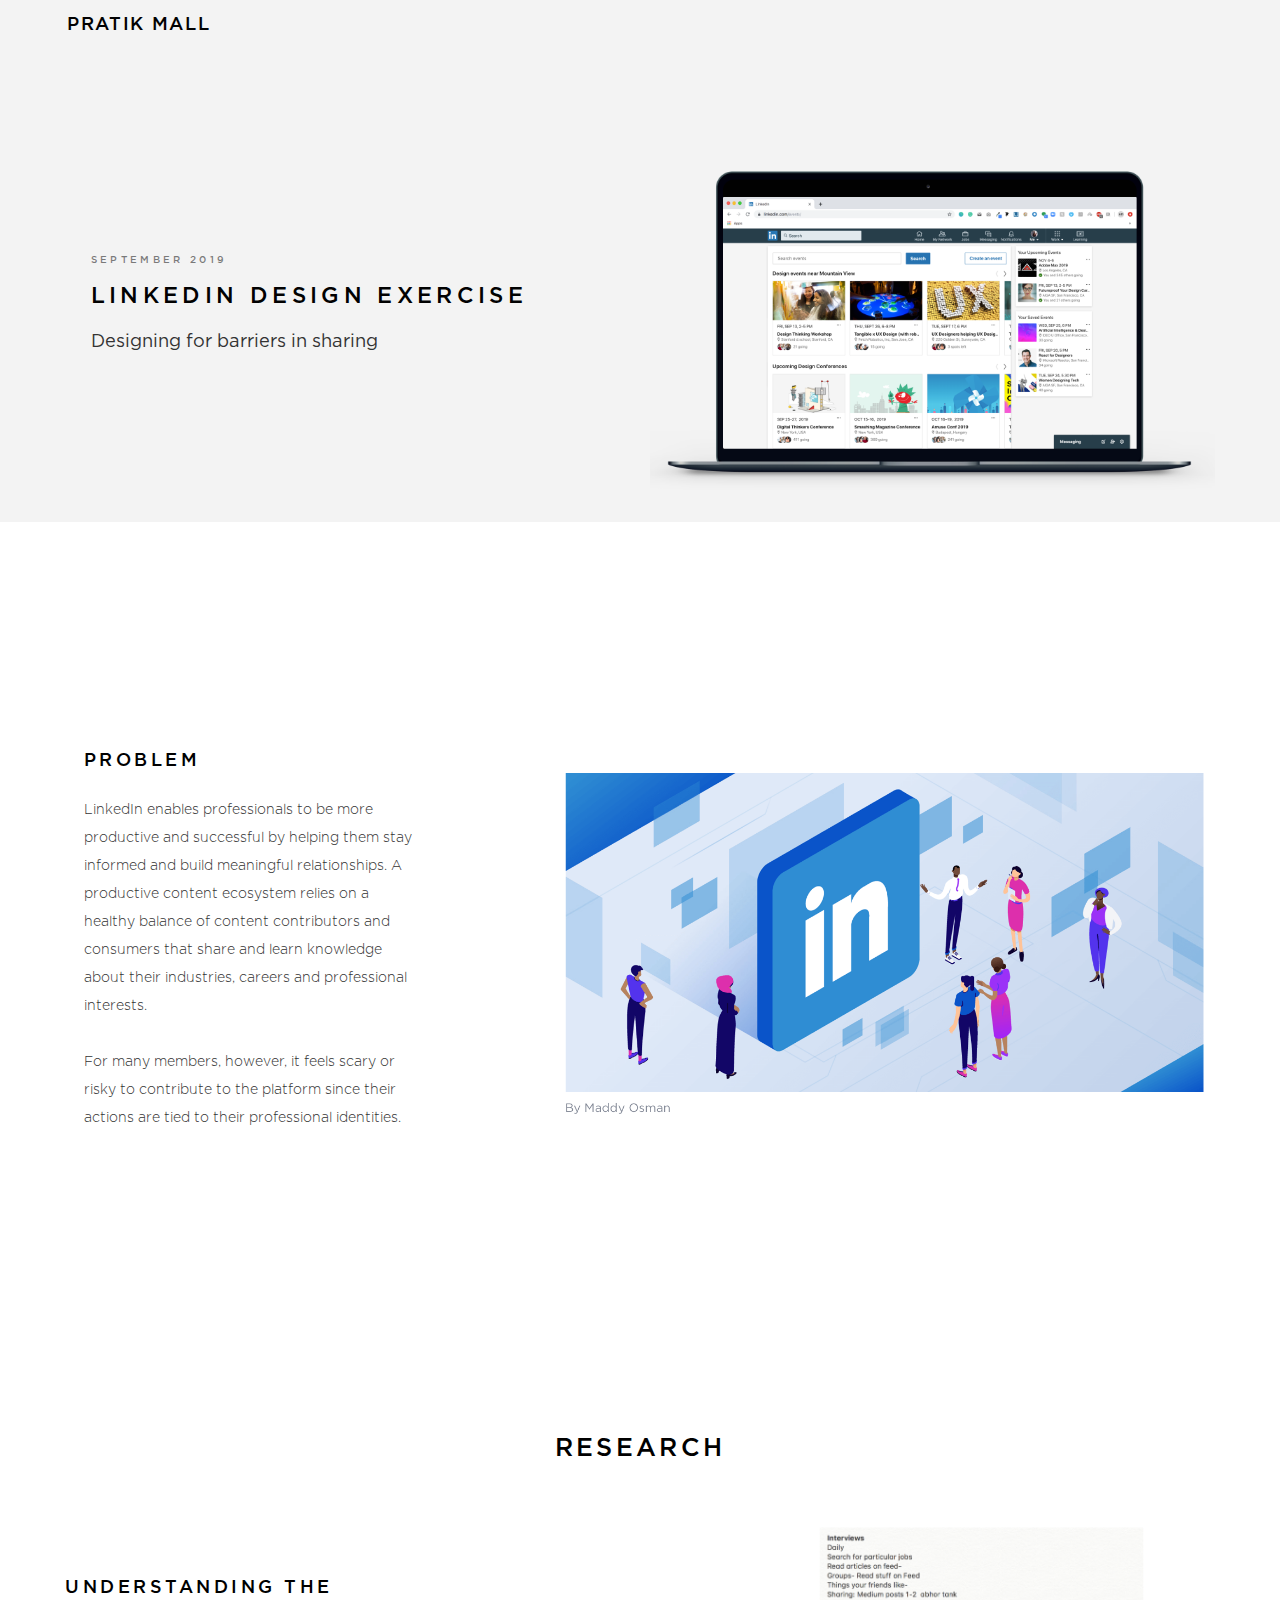
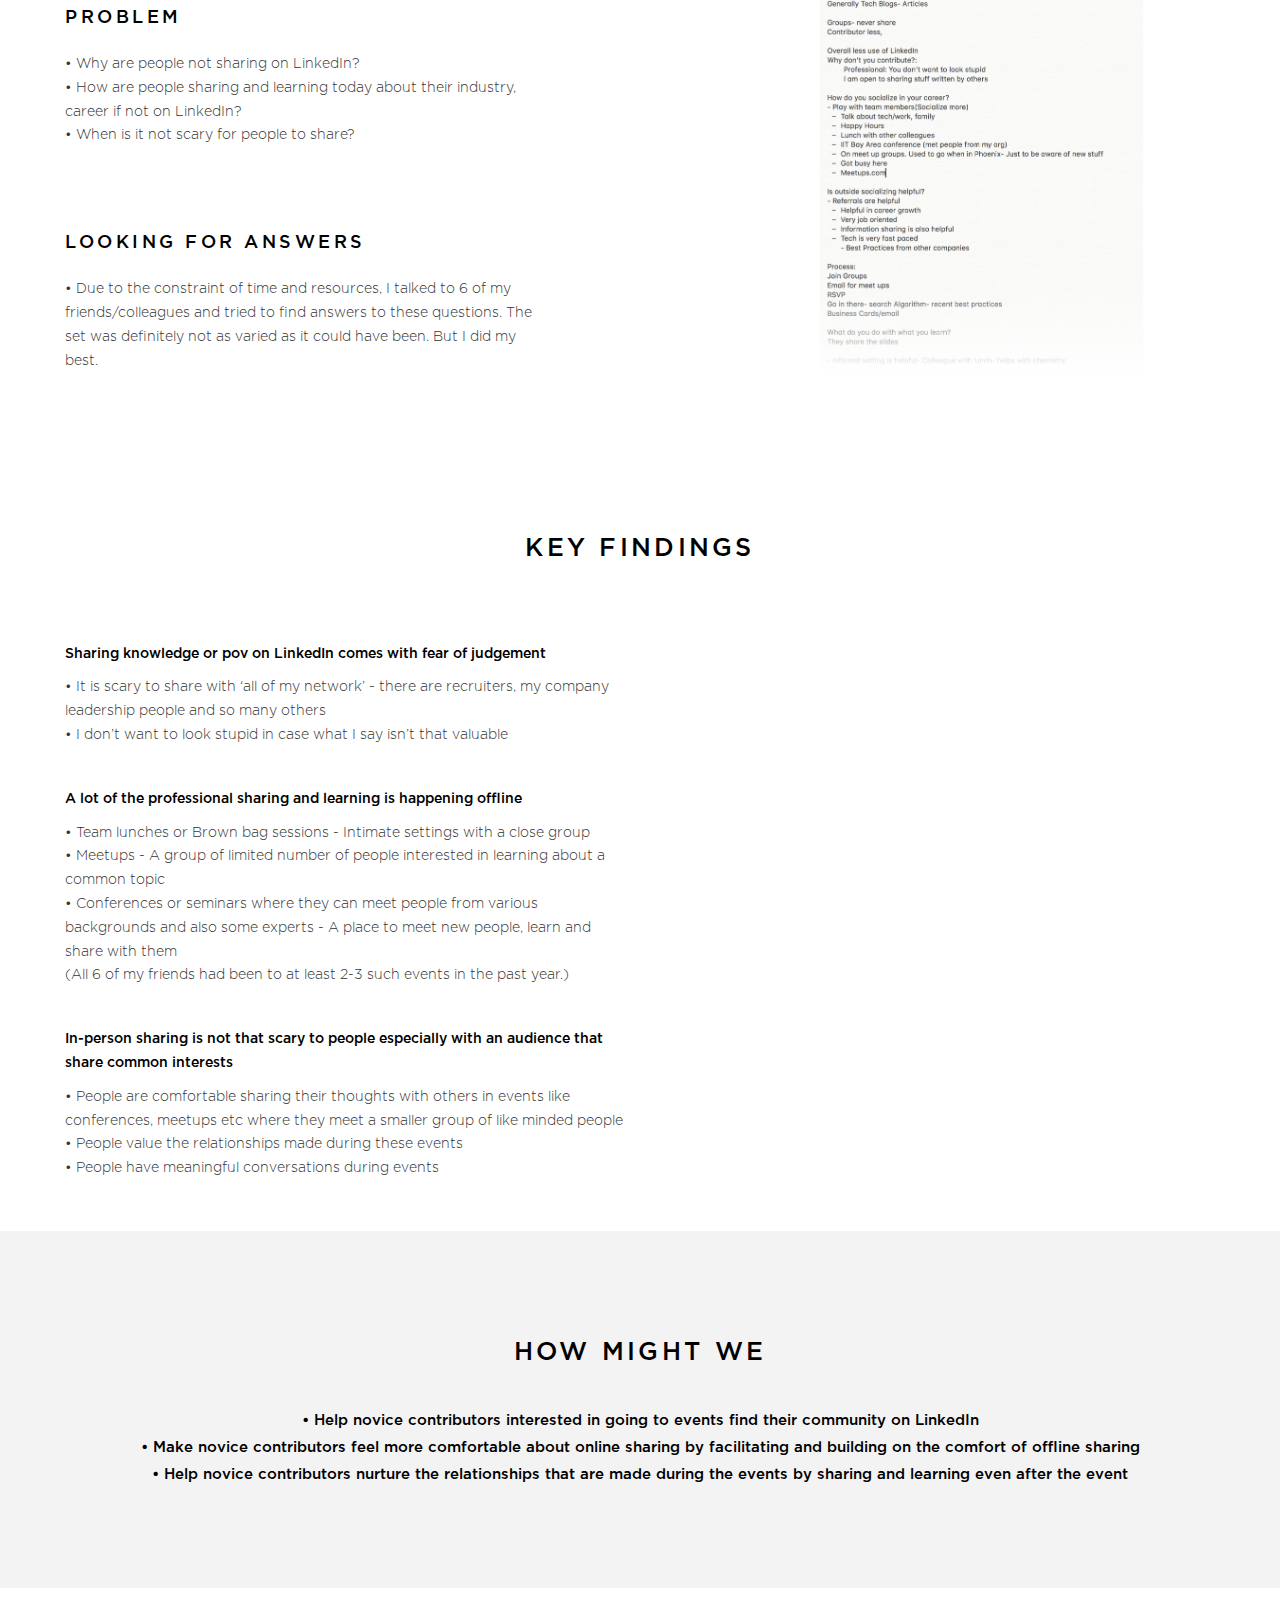
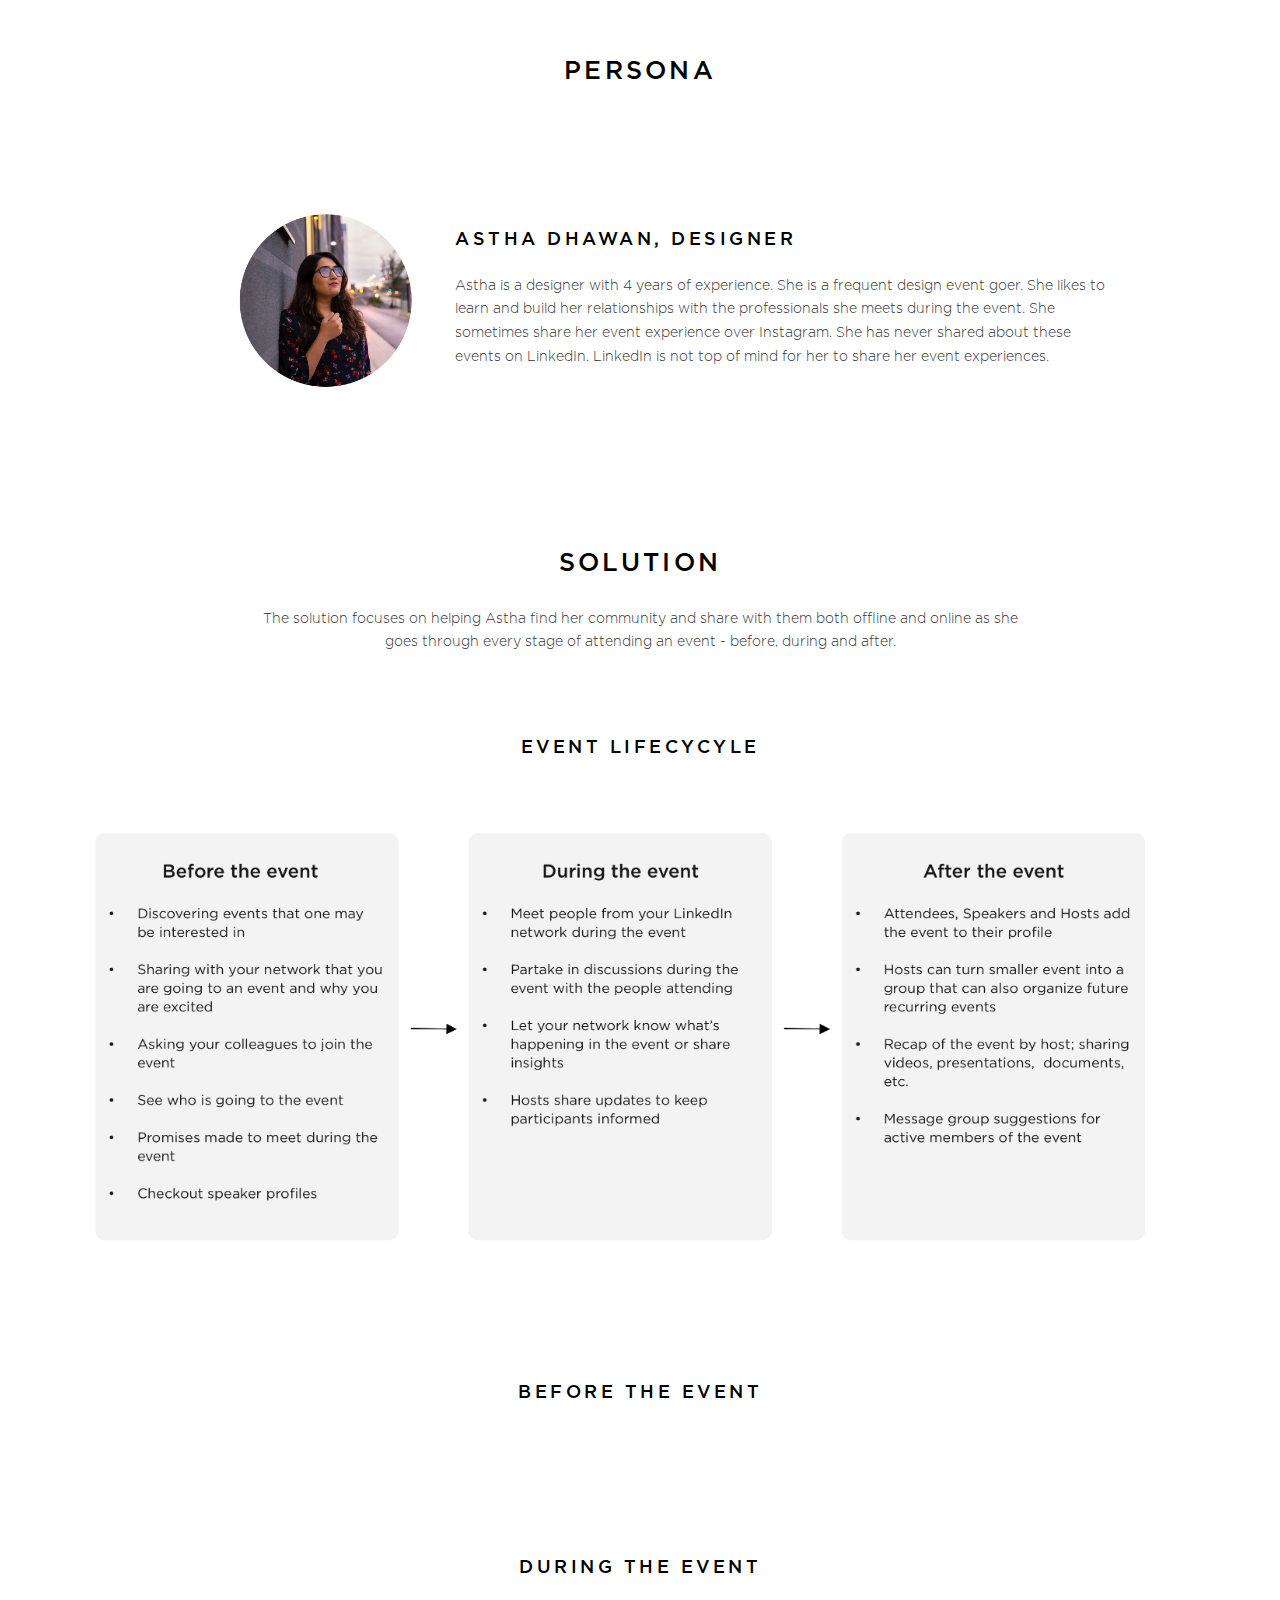
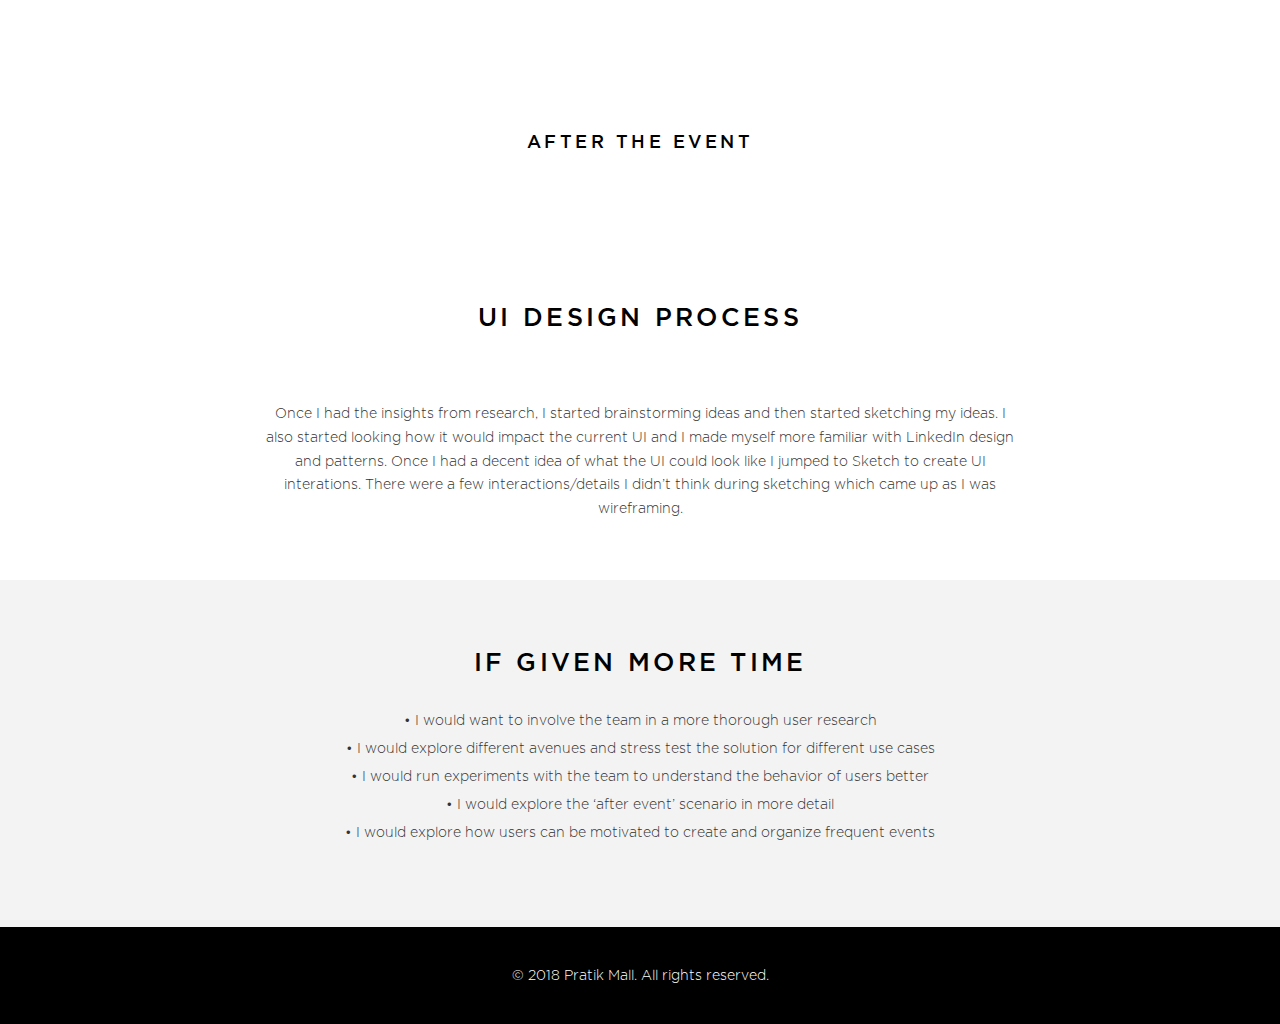
==== lde.html @ baabecef "LDE" ====
<!DOCTYPE html>
<html lang="en">
<html lang="en">

<head>
	<meta charset="utf-8">
	<title>Pratik Mall &mdash; Product Designer</title>
	<meta content="A showcase of Pratik Mall's work as a Product Designer" name="description">
	<meta content="Pratik Mall" name="author">
	<meta content="width=device-width, initial-scale=1, maximum-scale=1" name="viewport">
	<meta property='og:title' content="Pratik Mall- Product Designer" />
	<meta property='og:image' content="dp.jpg" />
	<meta property='og:description' content="LinkedIn's Design Exercise" />
	<meta property='og:url' content="www.pratikmall.com/" />
	<link href="http://cdnjs.cloudflare.com/ajax/libs/font-awesome/4.4.0/css/font-awesome.min.css" rel="stylesheet">
	<link href="css/animate.css" rel="stylesheet">
	<link href="css/bootstrap.css" rel="stylesheet">
	<link href="css/style.css" rel="stylesheet">
	<link href="imgs/logo.png" rel="shortcut icon">
	<script src="http://ajax.googleapis.com/ajax/libs/jquery/1.10.2/jquery.min.js">
	</script>
	<script src="http://code.jquery.com/ui/1.10.3/jquery-ui.js" type="text/javascript">
	</script>
	<script src="js/jquery.js">
	</script>
	<script src="js/script.js">
	</script>
	<script src="js/bootstrap.js">
	</script>
	<script src="http://cdnjs.cloudflare.com/ajax/libs/jquery-easing/1.3/jquery.easing.min.js">
	</script>

</head>


<body>
	<div id="preloader">
		<div id="status">&nbsp;</div>
	</div>
	<header class="bleh">
		<nav class="navbar navbar-default navbar-fixed-top">
			<div class="container-fluid">
				<div class="navbar-header">
					<button class="navbar-toggle collapsed" data-target="#menu-center" data-toggle="collapse" type="button"><span class="sr-only">Toggle navigation</span> <span class="icon-bar"></span> <span class="icon-bar"></span> <span class="icon-bar"></span></button>					<a class="navbar-brand" href="index.html">Pratik Mall</a>
				</div>
				<div class="collapse navbar-collapse" id="menu-center">
					<ul class="nav navbar-nav navbar-right">
						<li>
						</li>
					</ul>
				</div>
			</div>
		</nav>
	</header>
	<section id="projectbg">
		<div class="gray">
			<div class="container">
				<div class="row">
					<div class="mep">
						<div class="col-md-5 col-sm-12 col-xs-12">
							<div class="project-head lde1">
								<h5>September 2019</h5>
								<h2>LinkedIn Design Exercise</h2>
								<h4>Designing for barriers in sharing</h4>
							</div>
						</div>
						<div class="col-md-offset-1 col-md-6 col-sm-12 col-xs-12">
							<div class="coverinside"><img alt="" class="img-responsive img" src="imgs/lde/cover.png"></div>
						</div>
					</div>
				</div>
			</div>
		</div>
	</section>
	<br><br><br>
	<section id="projectbg">
		<div class="container">
			<div class="row">
				<div class="about projsec">
					<div class="col-md-4 col-xs-12 col-sm-12">
						<div class="workcontent">
							<h1>Problem</h1>
							<h4>LinkedIn enables professionals to be more productive and successful by helping them stay informed and build meaningful relationships. A productive content ecosystem relies on a healthy balance of content contributors and consumers that share and learn knowledge about their industries, careers and professional interests.

<br><br>For many members, however, it feels scary or risky to contribute to the platform since their actions are tied to their professional identities.
</h4>
						</div>
					</div>
					<div class="col-md-offset-1 col-md-7 col-xs-12 col-sm-12">
						<img alt="" class="img-responsive projimg" src="imgs/lde/problem.png">
					</div>
				</div>
			</div>
		</div>
		<br>
		<br><br>
	</section>


	<section id="projectbg">
		<div class="section-head">
			<h1>RESEARCH</h1>
		</div>
		<div class="container">
			<div class="row">
				<div class="col-md-5 col-xs-12 col-sm-6 inprob">
					<h4>Understanding the problem</h4>

					<p>• Why are people not sharing on LinkedIn?<br> • How are people sharing and learning today about their industry, career if not on LinkedIn? <br> • When is it not scary for people to share? <br>
					</p>
					<h4>Looking for answers</h4>
					<p>• Due to the constraint of time and resources, I talked to 6 of my friends/colleagues and tried to find answers to these questions. The set was definitely not as varied as it could have been. But I did my best.
						<p><br><br><br>
				</div>
				<div class="col-md-offset-2 col-md-5 col-xs-12 col-sm-6">
					<img alt="" class="img-responsive projimg" src="imgs/lde/research.png">
				</div>

			</div>
		</div>

	</section>

	<section id="projectbg">
		<div class="section-head">
			<h1>KEY FINDINGS</h1><br><br>
		</div>
		<div class="container">
			<div class="row">
				<div class="col-md-6 col-xs-12 col-sm-6 inprob ">
					<h5>Sharing knowledge or pov on LinkedIn comes with fear of judgement</h5>
					<p>• It is scary to share with ‘all of my network’ - there are recruiters, my company leadership people and so many others<br> • I don’t want to look stupid in case what I say isn’t that valuable <br>
					</p>
						<br><h5>A lot of the professional sharing and learning is happening offline</h5> 	<p>• Team lunches or Brown bag sessions - Intimate settings with a close group <br> • Meetups - A group of limited number of people interested in learning about a common topic <br> • Conferences or seminars where they can meet people from various backgrounds and also some experts - A place to meet new people, learn and share with them <br> (All 6 of my friends had been to at least 2-3 such events in the past year.)<br>
						</p><br>
							<h5>In-person sharing is not that scary to people especially with an audience that share common interests<br></h5>
							<p>• People are comfortable sharing their thoughts with others in events like conferences, meetups etc where they meet a smaller group of like minded people <br> • People value the relationships made during these events <br> • People have meaningful conversations during events <br>
							</p><br><br>
				</div>
				<div class="col-md-offset-1 col-md-5 col-xs-12 col-sm-6">
					<img alt="" class="img-responsive projimg" src="imgs/lde/brainstorm.png">
				</div>

			</div>
		</div>

	</section>

	<section id="projectbg" class="quotes red">
		<div class="section-head">
			<h1>HOW MIGHT WE</h1>
		</div>
		<div class="container">
			<div class="row">
				<div class="col-md-12 col-xs-12 col-sm-12 text-center inprob2">
					<h5>• Help novice contributors interested in going to events find their community on LinkedIn
						<br> • Make novice contributors feel more comfortable about online sharing by facilitating and building on the comfort of offline sharing
						<br> • Help novice contributors nurture the relationships that are made during the events by sharing and learning even after the event </h5>
				</div>

			</div>
		</div>

	</section>

	<section id="projectbg">
		<div class="section-head">
			<h1>PERSONA</h1>
		</div>
		<div class="container">
			<div class="row">
				<div class="col-md-offset-1 col-md-3 col-xs-12 col-sm-6">
					<img alt="" class="img-responsive projimg" src="imgs/lde/persona.png">
				</div>
				<div class="col-md-7 col-xs-12 col-sm-6 inprob">
					<h4>Astha Dhawan, Designer</h4>

					<p>Astha is a designer with 4 years of experience. She is a frequent design event goer. She likes to learn and build her relationships with the professionals she meets during the event. She sometimes share her event experience over Instagram. She has never shared about these events on LinkedIn. LinkedIn is not top of mind for her to share her event experiences.</p><br><br><br>
				</div>

			</div>
		</div><br><br>

	</section>

	<section id="projectbg">
		<div class="section-head">
			<h1>SOLUTION</h1>
		</div>
		<div class="container">
			<div class="row">
				<div class="col-md-offset-2 col-md-8 col-xs-12 col-sm-12 text-center">
					<p>The solution focuses on helping Astha find her community and share with them both offline and online as she goes through every stage of attending an event - before, during and after. </p>
				</div>
				<div class="col-md-12 col-xs-12 col-sm-12 inprob1">
					<h4>Event Lifecycyle</h4>
					<img alt="" class="img-responsive projimg" src="imgs/lde/life.png">
				</div>
				<div class="col-md-12 col-xs-12 col-sm-12 inprob1">
					<h4>Before the event</h4>
					<img alt="" class="img-responsive projimg" src="imgs/lde/before.png">
				</div>
				<div class="col-md-12 col-xs-12 col-sm-12 inprob1">
					<h4>During the event</h4>
					<img alt="" class="img-responsive projimg" src="imgs/lde/during.png">
				</div>
				<div class="col-md-12 col-xs-12 col-sm-12 inprob1">
					<h4>After the event</h4>
					<img alt="" class="img-responsive projimg" src="imgs/lde/after.png">
				</div>


			</div>
		</div>


	</section>




	<section id="projectbg">
		<div class="section-head">
			<h1>UI DESIGN PROCESS</h1><br><br>
		</div>
		<div class="container">
			<div class="row">
				<div class="col-md-offset-2 col-md-8 col-xs-12 col-sm-12 text-center">
					<p>Once I had the insights from research, I started brainstorming ideas and then started sketching my ideas. I also started looking how it would impact the current UI and I made myself more familiar with LinkedIn design and patterns.
Once I had a decent idea of what the UI could look like I jumped to Sketch to create UI interations. There were a few interactions/details I didn’t think during sketching which came up as I was wireframing.
</p>
				</div>
<div class="col-md-offset-1 col-md-10 col-xs-12 col-sm-12">
	<img alt="" class="img-responsive projimg" src="imgs/lde/wires.png">
</div>
			</div>
		</div>
	</section>


	<section id="projectbg" class="red">

		<div class="container">
			<div class="row">
				<div class="col-md-offset-2 col-md-8 col-md-offset-3 col-sm-6 col-xs-12">

					<div class="section-head">
						<h1>If given more time</h1>
					</div>
					<div class="workcontent2">
						<h4>	• I would want to involve the team in a more thorough user research <br>
							• I would explore different avenues and stress test the solution for different use cases<br>
							• I would run experiments with the team to understand the behavior of users better<br>
							• I would explore the ‘after event’ scenario in more detail<br>
							• I would explore how users can be motivated to create and organize frequent events
						</h4>
					</div>
				</div>
			</div>
			<br><br>
	</section>

	<footer>
		<div class="copyright text-center">
			© 2018 Pratik Mall. All rights reserved.
		</div>

	</footer>

	<script type="text/javascript">
		$(window).on('load', function() { // makes sure the whole site is loaded
			$('#status').fadeOut(); // will first fade out the loading animation
			$('#preloader').delay(350).fadeOut('slow'); // will fade out the white DIV that covers the website.
			$('body').delay(350).css({
				'overflow': 'visible'
			});
		})


		$(document).ready(function() {
			$(this).scrollTop(0);
		});

		(function($) {

			/**
			 * Copyright 2012, Digital Fusion
			 * Licensed under the MIT license.
			 * http://teamdf.com/jquery-plugins/license/
			 *
			 * @author Sam Sehnert
			 * @desc A small plugin that checks whether elements are within
			 *     the user visible viewport of a web browser.
			 *     only accounts for vertical position, not horizontal.
			 */

			$.fn.visible = function(partial) {

				var $t = $(this),
					$w = $(window),
					viewTop = $w.scrollTop(),
					viewBottom = viewTop + $w.height(),
					_top = $t.offset().top,
					_bottom = _top + $t.height(),
					compareTop = partial === true ? _bottom : _top,
					compareBottom = partial === true ? _top : _bottom;

				return ((compareBottom <= viewBottom) && (compareTop >= viewTop));

			};

		})(jQuery);

		var win = $(window);
		var allMods = $(".animateText");

		win.scroll(function(event) {

			allMods.each(function(i, el) {
				var el = $(el);
				if (el.visible(true)) {
					el.addClass("come-in");
				}
			});

		});

		(function() {
			// Vertical Timeline - by CodyHouse.co
			function VerticalTimeline(element) {
				this.element = element;
				this.blocks = this.element.getElementsByClassName("js-cd-block");
				this.images = this.element.getElementsByClassName("js-cd-img");
				this.contents = this.element.getElementsByClassName("js-cd-content");
				this.offset = 0.8;
				this.hideBlocks();
			};

			VerticalTimeline.prototype.hideBlocks = function() {
				//hide timeline blocks which are outside the viewport
				if (!"classList" in document.documentElement) {
					return;
				}
				var self = this;
				for (var i = 0; i < this.blocks.length; i++) {
					(function(i) {
						if (self.blocks[i].getBoundingClientRect().top > window.innerHeight * self.offset) {
							self.images[i].classList.add("cd-is-hidden");
							self.contents[i].classList.add("cd-is-hidden");
						}
					})(i);
				}
			};

			VerticalTimeline.prototype.showBlocks = function() {
				if (!"classList" in document.documentElement) {
					return;
				}
				var self = this;
				for (var i = 0; i < this.blocks.length; i++) {
					(function(i) {
						if (self.contents[i].classList.contains("cd-is-hidden") && self.blocks[i].getBoundingClientRect().top <= window.innerHeight * self.offset) {
							// add bounce-in animation
							self.images[i].classList.add("cd-timeline__img--bounce-in");
							self.contents[i].classList.add("cd-timeline__content--bounce-in");
							self.images[i].classList.remove("cd-is-hidden");
							self.contents[i].classList.remove("cd-is-hidden");
						}
					})(i);
				}
			};

			var verticalTimelines = document.getElementsByClassName("js-cd-timeline"),
				verticalTimelinesArray = [],
				scrolling = false;
			if (verticalTimelines.length > 0) {
				for (var i = 0; i < verticalTimelines.length; i++) {
					(function(i) {
						verticalTimelinesArray.push(new VerticalTimeline(verticalTimelines[i]));
					})(i);
				}

				//show timeline blocks on scrolling
				window.addEventListener("scroll", function(event) {
					if (!scrolling) {
						scrolling = true;
						(!window.requestAnimationFrame) ? setTimeout(checkTimelineScroll, 250): window.requestAnimationFrame(checkTimelineScroll);
					}
				});
			}

			function checkTimelineScroll() {
				verticalTimelinesArray.forEach(function(timeline) {
					timeline.showBlocks();
				});
				scrolling = false;
			};
		})();
	</script>

</body>

</html>

</body>

</html>
---- css/style.css ----
333333
/* transform: matrix(1, 0, 0, 1, 0, 0);
transition-delay:0s, 0s, 0s;
transition-duration:0.7s, 0.7s, 0.7s;
transition-property: opacity, transform, -webkit-transform;
transition-timing-function:cubic-bezier(0.694, 0, 0.335, 1);
} */


@font-face {
  font-family: got;
  src: url(../fonts/Gotham-Black.otf);
  font-weight: 700;
}

@font-face {
  font-family: got;
  src: url(../fonts/Gotham-Bold.otf);
  font-weight: 600;
}

@font-face {
  font-family: got;
  src: url(../fonts/Gotham-Medium.otf);
  font-weight: 500;
}

@font-face {
  font-family: got;
  src: url(../fonts/Gotham-Book.otf);
  font-weight: 400;
}

@font-face {
  font-family: got;
  src: url(../fonts/Gotham-Light.otf);
  font-weight: 300;
}

@font-face {
  font-family: got;
  src: url(../fonts/Gotham-XLight.otf);
  font-weight: 200;
}

@font-face {
  font-family: got;
  src: url(../fonts/Gotham-Thin.otf);
  font-weight: 100;
}

@font-face {
  font-family: got;
  src: url(../fonts/Gotham-LightIta.otf);
  font-weight: 300;
  font-style: italic;
}

@font-face {
  font-family: got;
  src: url(../fonts/Gotham-MediumIta.otf);
  font-weight: 500;
  font-style: italic;
}


@font-face {
  font-family: got;
  src: url(../fonts/Gotham-BookIta.otf);
  font-weight: 400;
  font-style: italic;
}


@font-face {
  font-family: bert;
  src: url(../fonts/BertholdAkzidenzGroteskBEBold.otf);
  font-weight: 500;
}

html {
  font-family: got;
  -webkit-text-size-adjust: 100%;
  -ms-text-size-adjust: 100%;
}


body {
	overflow: hidden;
  overflow-x:hidden !important;
}

.lde1 h2
{
font-size: 1.6em !important;

}

.lde1 h4
{
  text-align: left;
  font-family: got;
  font-weight: 400 !important;
  font-size: 1.3em !important;
  line-height: 1.6em !important;
  color: black;

}

/* Preloader */
#preloader {
	position: fixed;
	top:0;
	left:0;
	right:0;
	bottom:0;
	background-color:#fff; /* change if the mask should have another color then white */
	z-index:9999; /* makes sure it stays on top */
}

#status {
	width:200px;
	height:200px;
	position:absolute;
	left:50%; /* centers the loading animation horizontally one the screen */
	top:50%; /* centers the loading animation vertically one the screen */
  background-image: url(../imgs/status.gif);
	background-repeat:no-repeat;
	background-position:center;
	margin:-100px 0 0 -100px; /* is width and height divided by two */
}



.visible {
  animation: enter .7s;
  transition-timing-function: cubic-bezier(0.694, 0, 0.335, 1);
}

@keyframes enter {
  0% {
    opacity: 0;
    transform: translateY(40px);
  }
  100% {
    opacity: 1;
    transform: translateY(0px);
  }
}

.navbar-brand {
  font-family: got;
  font-weight: 500;
  text-transform: uppercase;
  font-size: 1.3em;
  color: black !important;
  margin-left: 4% !important;
  width: 300px;
  letter-spacing: .091em;
}

.navbar-brand:hover {
  color: #4A4A4A !important;
}


.navbar {
  background: rgba(243, 243, 243, 1) !important;
}

.navbar1 {
  background: white !important;
}


.navbar-nav {
  font-family: got !important;
  font-weight: 500 !important;
  text-transform: uppercase !important;
  margin-right: 3%;
  font-size: .85em;
  letter-spacing: .091em;
}

.navbar-default .navbar-nav>li>a {
  color: black;
}

.navbar-default .navbar-nav>li>a:focus, .navbar-default .navbar-nav>li>a:hover {
  font-family: got !important;
  font-weight: 500 !important;
  text-transform: uppercase !important;
  color: #4A4A4A !important;
  letter-spacing: .091em;
}

.navbar-default .navbar-nav>li>a.active {
  color: black;
  background-color: transparent;
}

.white .navbar {
  background-color: white !important;
  -webkit-box-shadow: 0 0 10px rgba(0, 0, 0, .05);
  box-shadow: 0 0 10px rgba(0, 0, 0, .05);
}

body {
  background-color: white;
  overflow-x: hidden;
}

.cd-timeline__content h2 {
  font-family: got;
  font-weight: 500;
  font-size: 1.2em;
  color: black;
  font-style: normal;
  line-height: 1.5em;
  text-transform: uppercase;
  letter-spacing: .19444444em;
  text-transform: uppercase;
}

h2 {
  font-family: got;
  font-weight: 500;
  font-size: 1.2em;
  color: black;
  font-style: normal;
  line-height: 1.5em;
  letter-spacing: .05em;
}

.animateleft {
  animation: left .9s;
  transition-timing-function: cubic-bezier(0.694, 0, 0.335, 1);
}

@keyframes left {
  0% {
    opacity: 0;
    transform: translateY(30px);
  }
  100% {
    opacity: 1;
    transform: translateY(0px);
  }
}

#portfolio {
  background-color: #ffffff;
  z-index: 200;
}

#about {
  background-color: #ffffff;
}

#portfolio .portfolio-item {
  right: 0;
  margin: 0 0 15px;
}

#portfolio .portfolio-item .portfolio-link {
  display: block;
  position: relative;
  margin: 0 auto;
  max-width: 400px;
}

#portfolio .portfolio-item .portfolio-link .portfolio-hover {
  position: absolute;
  width: 100%;
  height: 100%;
  opacity: 0;
  background: rgba(39, 62, 84, 0.82);
  -webkit-transition: all ease .5s;
  -moz-transition: all ease .5s;
  transition: all ease .5s;
}

#portfolio .portfolio-item .portfolio-link .portfolio-hover:hover {
  opacity: 1;
}

#portfolio .portfolio-item .portfolio-link .portfolio-hover .portfolio-hover-content {
  position: absolute;
  top: 50%;
  width: 100%;
  height: 20px;
  margin-top: -12px;
  text-align: center;
  font-size: 20px;
  color: #fff;
}

#portfolio .portfolio-item .portfolio-link .portfolio-hover .portfolio-hover-content i {
  margin-top: -12px;
}

#portfolio .portfolio-item .portfolio-link .portfolio-hover .portfolio-hover-content h3, #portfolio .portfolio-item .portfolio-link .portfolio-hover .portfolio-hover-content h4 {
  margin: 0;
}

#portfolio .portfolio-item .portfolio-caption {
  margin: 0 auto;
  padding: 25px;
  max-width: 400px;
  text-align: center;
  background-color: #fff;
}

#portfolio .portfolio-item .portfolio-caption  {
  margin: 0;
  text-transform: none;
}

#portfolio .portfolio-item .portfolio-caption p {
  margin: 0;
  font-family: "Droid Serif", "Helvetica Neue", Helvetica, Arial, sans-serif;
  font-size: 16px;
  font-style: italic;
}

@media(min-width:768px) {
  #portfolio .portfolio-item {
    margin: 0 0 30px;
  }
}

.col-xs-12, .col-md-4, .col-sm-6 {
  padding-right: 10px !important;
  padding-left: 10px !important;
}


.spincover{
  max-width: 100px;
}

.portfolio-caption {
  padding: 6px !important;
  font-family: proxima;
  font-size: 1.5em;
}

.bg-light-gray {
  background-color: #fff;
}

.section-heading {
  margin-top: 90px !important;
}

#dp {
  padding-top: 120px;
  padding-bottom: 80px;
  text-align: right;
}

.me {
  padding-top: 12%;
  padding-bottom: 14%;
}

.mep {
  padding-top: 15vh;
  padding-bottom: 10vh;
}

.heroabt {
  padding-left: 5%;
  padding-right: 5%;
  padding-top: 7%;
  padding-bottom: 7%;
}

.project-head {
  padding-left: 2vw;
  padding-top: 10vh;
}

.heroabt h2 {
  text-align: left;
  font-family: got;
  font-weight: 500;
  font-size: 2.5em;
  color: black;
}

.quotes {
  padding-top: 3%;
  padding-bottom: 7%;
}

.quotes h2 {
  text-align: center;
  font-family: bert !important;
  font-weight: 500;
  font-size: 8em;
  color: black;
  line-height: 1.1em;
}

.quotes2 h4 {
  text-align: center !important;
  font-family: got;
  font-weight: 400;
  font-size: 1.2em;
  color: #333;
}

.quotes2 h5 {
  text-align: center !important;
  font-family: got;
  font-weight: 400;
  font-size: 1.2em;
  line-height: 1.6em;
  color: #333;
}


.red {
  background-color: rgba(243, 243, 243, 1) !important;
}

.inprob p {}



.inprob h3 {
  font-family: got;
  font-size: 18px;
  line-height: 1.4em;
  letter-spacing: .12em;
  font-weight: 500;
  color: black;
  padding-top: 15px;
  margin-bottom: 20px;
  text-align: center;
}

.inprob h4 {
  font-family: got;
  font-size: 18px;
  line-height: 1.66666667em;
  letter-spacing: .19444444em;
  font-weight: 500;
  text-transform: uppercase;
  color: black;
  padding-top: 15%;
  margin-bottom: 20px;
  max-width: 20em;
}

.inprob1 h4 {
  font-family: got;
  font-size: 18px;
  line-height: 1.66666667em;
  letter-spacing: .19444444em;
  font-weight: 500;
  text-transform: uppercase;
  color: black;
  padding-top: 5%;
  margin-bottom: 20px;
  text-align: center;
}


.inprob h5 {
  font-family: got !important;
  font-weight: 500 !important;
    font-size: 14px;
    letter-spacing: normal;
    text-transform: none;
    color: black;
    line-height: 1.7em;
}

.inprobg1 h5 {
  font-family: got !important;
  font-weight: 500 !important;
    font-size: 15px;
    letter-spacing: normal;
    text-transform: none;
    color: black;
    line-height: 1.8em;
}

.inprob2 h5 {
  font-family: got !important;
  font-weight: 500 !important;
    font-size: 15px;
    letter-spacing: normal;
    text-transform: none;
    line-height: 27px;
    color: black;
}
.xyz{
  padding-top: 15px !important;
}

.quotes h4 {
  text-align: center;
  font-family: got;
  font-weight: 500;
  font-size: 1.4em;
  color: black;
  font-style: italic;
  line-height: 1.3em;
}

.quotes3 h4 {
  text-align: center;
  font-family: got;
  font-weight: 500;
  font-size: 1.4em;
  color: black;
  line-height: 1.3em;
}

.quotes1 {
  padding-left: 5% !important;
  padding-right: 5% !important;
  padding-top: 10%;
}

.quotes1 h2 {
  text-align: center;
  font-family: got;
  font-weight: 500;
  font-size: 1.4em;
  color: black;
  font-style: normal;
  line-height: 1.5em;
  letter-spacing: .1em;
  margin-top: 0 !important;
}

.project-head h2 {
  font-family: got;
  font-size: 2.1em;
  line-height: 1.4em;
  letter-spacing: .19444444em;
  font-weight: 500;
  text-transform: uppercase;
  color: black;
  margin-top: 0;
  margin-bottom: 15px;
  max-width: 20em;
}

.project-head h5 {
  font-family: got;
  font-size: 10px;
  line-height: 1.11111111em;
  letter-spacing: .33333333em;
  font-weight: 500;
  text-transform: uppercase;
  color: rgba(0, 0, 0, .5);
  margin-top: 30px;
  margin-bottom: 15px;
}

.project-head h4 {
  text-align: left;
  font-family: got;
  font-weight: 400;
  font-size: 1.1em;
  color: #333333;
  line-height: 1.5em;
}

.heroabt h4 {
  text-align: left;
  font-family: got;
  font-weight: 400;
  font-size: 1.8em;
  color: black;
}

.heroabt h5 {
  text-align: left;
  font-family: got;
  font-weight: 400;
  font-size: 1.5em;
  color: black;
}

.heroabt h6 {
  text-align: left;
  font-family: got;
  font-size: 1.6em;
  letter-spacing: normal;
  text-transform: none;
  font-weight: 300 !important;
  color: black;
  line-height: 1.4em;
}

.intro {
  text-align: left;
  margin-top: -91px;
  font-family: got;
  font-weight: 200;
  font-size: 1.2em;
  color: #fff;
  opacity: 1;
}

.projsec1 {
  margin-top: 10vh;
  padding-bottom: 10vh;
}

.projsec {
  margin-top: 10vh;
  padding-bottom: 10vh;
}

#work {
  background-color: white;
  width: 110vw;
  padding-right: 10vw;
}

.worksec {
  height: 80vh;
  padding-top: 5%;
  padding-bottom: 5%;
  max-height: 700px;
}

.projimg {
  padding-bottom: 5%;
}

.processs {
  width: 30px ;
}

.projimg1 {
    padding-bottom: 5%;
    box-shadow: 0 0 20px rgba(0,0,0,0.15);

}

.projimg2 {
    box-shadow: 0 0 20px rgba(0,0,0,0.15);

}

.workcontent {
  padding-left: 5%;
  padding-right: 5%;
  padding-top: 20%;
  padding-bottom: 10%;
}

.workcontent h6 {
  font-family: got;
  font-size: 9px;
  line-height: 1.11111111em;
  letter-spacing: .33333333em;
  font-weight: 500;
  text-transform: uppercase;
  color: rgba(0, 0, 0, .5);
  margin-top: 0;
  margin-bottom: 20px;
}

.workcontent h1 {
  font-family: got;
  font-size: 18px;
  line-height: 1.66666667em;
  letter-spacing: .19444444em;
  font-weight: 500;
  text-transform: uppercase;
  color: black;
  margin-top: 0;
  margin-bottom: 20px;
  max-width: 20em;
}


.flip h6 {
  font-family: got;
  font-size: 9px;
  line-height: 1.11111111em;
  letter-spacing: .33333333em;
  font-weight: 500;
  text-transform: uppercase;
  color: rgba(0, 0, 0, .5);
  margin-top: 0;
  margin-bottom: 20px;
}

.flip h1 {
  font-family: got;
  font-size: 18px;
  line-height: 1.66666667em;
  letter-spacing: .19444444em;
  font-weight: 500;
  text-transform: uppercase;
  color: black;
  margin-top: 0;
  margin-bottom: 10px;
}

.workcontent2 h1 {
  font-family: got;
  font-size: 18px;
  line-height: 1.66666667em;
  letter-spacing: .19444444em;
  font-weight: 500;
  text-transform: uppercase;
  color: black;
  margin-top: 0;
  margin-bottom: 10px;
  text-align: center;
}

.workcontent h2 {
  font-family: got;
  font-size: 15px;
  line-height: 1.66666667em;
  letter-spacing: .154em;
  font-weight: 400;
  color: black;
  margin-top: -50px;
  margin-bottom: 20px;
  max-width: 30em;
}

.flip h2 {
  font-family: got;
  font-size: 15px;
  line-height: 1.66666667em;
  letter-spacing: .154em;
  font-weight: 400;
  color: black;
  margin-top: -50px;
  margin-bottom: 20px;
}


.workcontent3 h4 {
  font-family: got;
  font-size: 14px;
  line-height: 2em;
  letter-spacing: normal;
  text-transform: none;
  font-weight: 300;
  color: #333333;
  margin-top: 5px;
  margin-bottom: 40px;
  max-width: 30em;
  margin: 0 auto;
  text-align: center;
}

.workcontent h4 {
  font-family: got;
  font-size: 14px;
  line-height: 2em;
  letter-spacing: normal;
  text-transform: none;
  font-weight: 300;
  color: #333333;
  margin-top: 0;
  margin-bottom: 6%;
  max-width: 36em;
}

.workcontent h4 b {
  font-family: got;
  font-size: 14px;
  line-height: 2em;
  letter-spacing: normal;
  text-transform: none;
  font-weight: 500;
  color: #333333;
  margin-top: 0;
  margin-bottom: 6%;
  max-width: 36em;
}


.flip h4 {
  font-family: got;
  font-size: 14px;
  line-height: 2em;
  letter-spacing: normal;
  text-transform: none;
  font-weight: 300;
  color: #333333;
  margin-top: 0;
  margin-bottom: 6%;
}

.flip h4 b {
  font-family: got;
  font-size: 14px;
  line-height: 2em;
  letter-spacing: normal;
  text-transform: none;
  font-weight: 500;
  color: #333333;
  margin-top: 0;
  margin-bottom: 6%;
  max-width: 36em;
}


.workcontent2 h4 {
  font-family: got;
  font-size: 14px;
  line-height: 2em;
  letter-spacing: normal;
  text-transform: none;
  font-weight: 300;
  color: #333333;
  margin-top: 0;
  margin-bottom: 40px;
  text-align: center;
}


.workcontent1 h6 {
  font-family: got;
  font-size: 9px;
  line-height: 1.11111111em;
  letter-spacing: .33333333em;
  font-weight: 500;
  text-transform: uppercase;
  color: rgba(0, 0, 0, .5);
  margin-top: 0;
  margin-bottom: 20px;
}

.workcontent1 h1 {
  font-family: got;
  font-size: 18px;
  line-height: 1.66666667em;
  letter-spacing: .19444444em;
  font-weight: 500;
  text-transform: uppercase;
  color: black;
  margin-top: 0;
  margin-bottom: 20px;
  max-width: 20em;
}

.workcontent1 h4 {
  font-family: got;
  font-size: 14px;
  line-height: 2em;
  letter-spacing: normal;
  text-transform: none;
  font-weight: 300;
  color: #333333;
  margin-top: 0;
  margin-bottom: 40px;
  max-width: 36em;
}

.impact h4 {
  font-family: got;
  font-size: 16px;
  line-height: 2em;
  letter-spacing: normal;
  text-transform: none;
  font-weight: 400;
  color: black;
  padding-top: 20%;
  margin-bottom: 40px;
  max-width: 30em;
  margin: 0 auto;
  text-align: left;
}

.userq h4 {
  font-family: got;
  font-size: 16px;
  line-height: 2em;
  letter-spacing: normal;
  text-transform: none;
  font-weight: 300 !important;
  color: black;
  font-style: italic;
}

.coverinside {
  margin-top: -50px;
}


a {
  color: #227ADF;
}

.vid {
  box-shadow: 0 0 20px rgba(0,0,0,0.20);
}

@media screen and (max-width: 768px) {
  .intro {
    font-size: .8em;
    margin-bottom: 150px;
  }
  .intro h2 {
    margin-top: -600px;
  }
}

.home-bg {
  background: rgba(243, 243, 243, 1);
  width: 100%;
}

#home {
  background: white;
  margin-bottom: 0;
  height: 100vh;
  max-height: 1000px;
}

#projectbg {
  background-color: white;
  z-index: -2;
}

.gray {
  background: rgba(243, 243, 243, 1);
  height: 58vh;
  position: relative;
}

@media screen and (min-width: 768px) {
  .navbar-brand {
    padding: 15px 40px !important;
    width: 300px !important;
  }
}

.section-head h1 {
  font-family: got;
  font-weight: 500;
  font-size: 1.8em;
  letter-spacing: .13em;
  color: black;
  text-align: center;
  padding-top: 50px;
  padding-bottom: 20px;
  text-transform: uppercase;
}

#more {
  opacity: .8;
  margin: 0 auto;
}

.btn-default, .btn-default:hover, .btn-default:active:focus, .btn-default:focus, .btn {
  background-color: transparent;
  font-family: got !important;
  font-weight: 400 !important;
  color: black;
  border-radius: 0px !important;
  border-color: black;
  font-size: .8em;
  letter-spacing: .091em;
  padding: 18px;
  margin: 10px;
  display: block;
  width: 240px;
  text-align: center;
  text-rendering: optimizeLegibility;
  text-transform: uppercase;
  margin-left: 0;
  margin-right: auto;
  border-radius: 3px !important;
}

.cta {
  padding-top: 3px;
}

.cta-center, .cta-center:hover, .cta-center:active:focus, .cta-center:focus {
  margin: 0 auto;
}

.cta-btn {
  background-color: black;
  color: white;

}

.cta-btn:hover, .cta-btn:focus, .cta-btn:active:focus {
  background-color: rgba(0, 0, 0, .8) !important;
  color: white !important;
}

.btn-default:hover {
  background-color: black;
  color: white;
}

.hvr-sweep-to-top {
  display: inline-block;
  vertical-align: middle;
  -webkit-transform: perspective(1px) translateZ(0);
  transform: perspective(1px) translateZ(0);
  box-shadow: 0 0 1px rgba(0, 0, 0, 0);
  position: relative;
  -webkit-transition-property: color;
  transition-property: color;
  -webkit-transition-duration: 0.3s;
  transition-duration: 0.3s;
}

.hvr-sweep-to-top:before {
  content: "";
  position: absolute;
  z-index: -1;
  top: 0;
  left: 0;
  right: 0;
  bottom: 0;
  background: black;
  -webkit-transform: scaleY(0);
  transform: scaleY(0);
  -webkit-transform-origin: 50% 100%;
  transform-origin: 50% 100%;
  -webkit-transition-property: transform;
  transition-property: transform;
  -webkit-transition-duration: 0.3s;
  transition-duration: 0.3s;
  -webkit-transition-timing-function: ease-out;
  transition-timing-function: ease-out;
}

.hvr-sweep-to-top:hover, .hvr-sweep-to-top:focus, .hvr-sweep-to-top:active {
  color: white;
}

.hvr-sweep-to-top:hover:before, .hvr-sweep-to-top:focus:before, .hvr-sweep-to-top:active:before {
  -webkit-transform: scaleY(1);
  transform: scaleY(1);
}

.resume-txt h2 {
  font-family: proxima !important;
  font-weight: 500 !important;
  font-size: 1.3em;
  text-transform: uppercase;
}

.inprobg p {
  font-family: got !important;
  font-weight: 400 !important;
  font-size: 16px !important;
  font-style: italic;
  line-height: 1.8em;
  letter-spacing: normal;
  text-transform: none;
  color: #333333;

}

p {
  font-family: got !important;
  font-weight: 300 !important;
    font-size: 14px;
    line-height: 1.7em;
    letter-spacing: normal;
    text-transform: none;
    color: #333333;

}

.inprobg1 p {
  font-family: got !important;
  font-weight: 300 !important;
    font-size: 15px;
    line-height: 1.8em;
    letter-spacing: normal;
    text-transform: none;
    color: #333333;
    padding-bottom: 15px ;
}

p strong {
  font-family: got !important;
  font-weight: 500 !important;
  font-size: 14px;
  color: #404040;
  line-height: 1.7em;
}

p .textnrm {
  font-weight: 300 !important;
}


strong {
  font-family: got !important;
  font-weight: 500 !important;
  font-size: 14px;
  color: #404040;
  line-height: 1.7em;
}

.gifimg{
  max-width: 300px;
  margin: 0 auto;

}
.small {
  font-size: .5em;
  display: block;
  padding: 9px;
  font-family: got !important;
  font-weight: 400 !important;
  color: black;
}

.small:hover {
  opacity: 1;
  color: #222;
}

.contact-links {
  font-size: 2.3em;
  padding-bottom: 15px;
}

.contact-links>a, .contact-links>a:active, .contact-links>a:visited {
  text-decoration: none;
  color: black;
}

.contact-links a:hover {
  color: #222;
  text-decoration: none;
}

.copyright {
  font-family: got !important;
  font-weight: 300 !important;
  font-size: 1em;
  color: white;
}

footer {
  background-color: black;
  color: white;
  text-align: center;
  padding: 3% 0;
}

footer .block {
  color: white;
  display: block;
}

footer .block a {
  color: white;
}

footer .block a:hover {
  color: #d3145a;
}

footer ul {
  margin: 0;
}

#social {
  text-align: center;
}

#social:before {
  position: relative;
  display: block;
  content: "";
  height: 2px;
  width: 30px;
  margin: 10px auto 20px;
  background: black;
}

#social ul li {
  list-style: none;
  display: inline-block;
  margin: 5px;
}

#social ul li a {
  text-align: center;
  border-radius: 5px;
  color: black;
  font-size: 20px;
  border: 1px solid black;
  height: 32px;
  line-height: 32px;
  width: 32px;
  display: inline-block;
  opacity: 1;
}

#social ul li a:hover {
  opacity: 1;
}

.icons {
  -webkit-padding-start: 0 !important;
}

.blurImg {
  position: relative;
  width: 100%;
  height: 440px;
  z-index: -1;
  top: 0;
  left: 0;
}

.blurImg>div {
  width: 100%;
  height: 440px;
  background-repeat: no-repeat;
  background-size: cover;
  background-position: center center;
}

.blur {
  opacity: 0;
  -webkit-filter: blur(10px);
  -moz-filter: blur(10px);
  -ms-filter: blur(10px);
  -o-filter: blur(10px);
  filter: blur(10px);
}

.org {
  background: rgba(39, 62, 84, 0.82);
  overflow: hidden;
  height: 100%;
  z-index: 2;
}

.org:hover>.blurImg {
  display: block;
  cursor: pointer;
  -ms-transform: scale(1.07, 1.07);
  /* IE 9 */
  -webkit-transform: scale(1.07, 1.07);
  /* Safari */
  transform: scale(1.07, 1.07);
}

#project {
  background-color: #fff z-index: 200;
}

/*
.prof{
  box-shadow: 0 0 4px 1px rgba(0,0,0,.01), 0 3px 24px rgba(0,0,0,.3);
    border: 10px solid white;
    border-radius: 3px;

}
*/

.prof{
  border-radius: 3px;
}

.profd {

}

.navbar-default .navbar-toggle .icon-bar {
  background-color: #888;
}

.navbar-toggle .icon-bar+.icon-bar {
  margin-top: 2px;
}

.navbar-toggle .icon-bar {
  display: block;
  width: 14px;
  height: 2px;
  border-radius: 0;
}

.navbar-default {
  background-color: #fff;
}

.navbar-fixed-top {
  top: 0;
  border-width: 0 !important;
}

.line {
  float: none;
  border-bottom: solid 2px #3d4a5c;
  height: 2px;
  clear: both;
  margin-top: 10px;
  -webkit-transition: all .35s ease-in-out;
  -moz-transition: all .35s ease-in-out;
  transition: all .35s ease-in-out;
  transition-delay: .35s;
  color: #0eb79f;
  border-color: #0eb79f !important;
  margin: 0 auto;
}

.project-head>h3 {
  color: white;
}

.reveal .fa-icon {
  font-family: 'FontAwesome';
}

@font-face {
  font-family: 'FontAwesome';
  src: url('../font/fontawesome-webfont.eot');
}

/*! normalize.css v3.0.3 | MIT License | github.com/necolas/normalize.css */

.pace-running .content {
  zoom: 1;
  opacity: .1;
  -webkit-filter: blur(3px);
  -moz-filter: blur(3px);
  -ms-filter: blur(3px);
  -o-filter: blur(3px);
  filter: blur(3px);
}

.pace-done .content {
  zoom: 1;
  filter: alpha(opacity=100);
  opacity: 1;
  -webkit-transition: opacity 1s linear;
  -moz-transition: opacity 1s linear;
  -o-transition: opacity 1s linear;
  transition: opacity 1s linear;
}

` .pace {
  -webkit-pointer-events: none;
  pointer-events: none;
  -webkit-user-select: none;
  -moz-user-select: none;
  user-select: none;
}

.pace-inactive {
  display: none;
}

.pace .pace-progress {
  background: #0eb79f;
  position: fixed;
  z-index: 2000;
  top: 0;
  right: 100%;
  width: 100%;
  height: 3px;
}

.icon-bar {
  background-color: white !important;
}

.navbar-default .navbar-toggle {
  border-color: transparent;
}

.navbar-default .navbar-toggle:hover, .navbar-default .navbar-toggle:focus {
  background-color: black;
}

@media screen and (max-width: 768px) {
  .navbar-default .navbar-collapse {
    background-color: white !important;
  }
  .navbar-toggle{
    background-color: black;
    padding: 11px 20px;
    padding-right: 45px;
  }
}

.resume-txt p {
  margin: 0px 0 15px !important;
  color: #606060;
}

@media only screen and (min-width: 500px) {
  #workcontent1-image {
    float: right !important;
  }

}

@media only screen and (max-width: 500px) {
  .workcontent {
    padding-top: 8% !important;
    padding-bottom: 15% !important;
  }
}
.come-in {
  -webkit-transform: translate3d(0, -30px, 0);
  transition: opacity 600ms cubic-bezier(.694, 0, .335, 1), transform 700ms cubic-bezier(.694, 0, .335, 1), -webkit-transform 700ms cubic-bezier(.694, 0, .335, 1);
}

.come-in:nth-child(odd) {
  animation-duration: 0.6s;
  /* So they look staggered */
}

@keyframes come-in {
  from {
    opacity: 0;
  }
  to {
    transform: translateY(0);
    opacity: 1;
  }
}

.come-in {
  opacity: 1 !important;
}

.animateText {
  opacity: 0;
}

@media only screen and (min-width: 1170px) {
  .cd-is-hidden {
    visibility: hidden;
  }
}

/* --------------------------------
Vertical Timeline - by CodyHouse.co
-------------------------------- */

.cd-timeline {
  overflow: hidden;
  margin: 2em auto;
}

.cd-timeline__container {
  position: relative;
  width: 90%;
  max-width: 1170px;
  margin: 0 auto;
  padding: 2em 0;
}

.cd-timeline__container::before {
  /* this is the vertical line */
  content: '';
  position: absolute;
  top: 25px;
  left: 20px;
  height: 100%;
  width: 1px;
  background: black;
}

@media only screen and (min-width: 1170px) {
  .cd-timeline {
    margin-top: 3em;
    margin-bottom: 3em;
  }
  .cd-timeline__container::before {
    left: 50%;
    margin-left: -2px;
  }
}

.cd-timeline__block {
  position: relative;
  margin: 2em 0;
}

.cd-timeline__block:after {
  /* clearfix */
  content: "";
  display: table;
  clear: both;
}

.cd-timeline__block:first-child {
  margin-top: 0;
}

.cd-timeline__block:last-child {
  margin-bottom: 0;
}

@media only screen and (min-width: 1170px) {
  .cd-timeline__block {
    margin: 4em 0;
  }
}

.cd-timeline__img {
  position: absolute;
  top: 0;
  left: 0;
  width: 40px;
  height: 40px;
  border-radius: 50%;
  -webkit-box-shadow: 0 0 0 4px white, inset 0 2px 0 rgba(0, 0, 0, 0.08), 0 3px 0 4px rgba(0, 0, 0, 0.05);
  box-shadow: 0 0 0 4px white, inset 0 2px 0 rgba(0, 0, 0, 0.08), 0 3px 0 4px rgba(0, 0, 0, 0.05);
}

.cd-timeline__img img {
  display: block;
  width: 24px;
  height: 24px;
  position: relative;
  left: 50%;
  top: 50%;
  margin-left: -12px;
  margin-top: -12px;
}

.cd-timeline__img.cd-timeline__img--picture {
  background: black;
}

.cd-timeline__img.cd-timeline__img--movie {
  background: black;
}

.cd-timeline__img.cd-timeline__img--location {
  background: black;
}

@media only screen and (min-width: 1170px) {
  .cd-timeline__img {
    width: 60px;
    height: 60px;
    left: 50%;
    margin-left: -30px;
    /* Force Hardware Acceleration */
    -webkit-transform: translateZ(0);
    transform: translateZ(0);
  }
  .cd-timeline__img.cd-timeline__img--bounce-in {
    visibility: visible;
    -webkit-animation: cd-bounce-1 0.5s;
    animation: cd-bounce-1 0.5s;
      transition-timing-function: cubic-bezier(0.694, 0, 0.335, 1);
  }
}

@-webkit-keyframes cd-bounce-1 {
  0% {
    opacity: 0;
    -webkit-transform: scale(0.5);
    transform: scale(0.5);
  }
  100% {
    -webkit-transform: scale(1);
    transform: scale(1);
  }
}

@keyframes cd-bounce-1 {
  0% {
    opacity: 0;
    -webkit-transform: scale(0.5);
    transform: scale(0.5);
  }
  100% {
    -webkit-transform: scale(1);
    transform: scale(1);
  }
}

.cd-timeline__content {
  position: relative;
  margin-left: 60px;
  background: white;
  border-radius: 0.25em;
  padding: 1em;
}

.cd-timeline__content:after {
  /* clearfix */
  content: "";
  display: table;
  clear: both;
}

.cd-timeline__content::before {
  /* triangle next to content block */
  content: '';
  position: absolute;
  top: 16px;
  right: 100%;
  height: 0;
  width: 0;
  border: 7px solid transparent;
  border-right: 7px solid white;
}

.cd-timeline__content h2 {
  color: black;
}

.cd-timeline__content p, .cd-timeline__read-more, .cd-timeline__date {
  font-size: 1.3rem;
  font-family: got;
}

.cd-timeline__content p {
  margin: 1em 0;
  line-height: 1.6;
}

.cd-timeline__read-more, .cd-timeline__date {
  display: inline-block;
}

.cd-timeline__read-more {
  float: right;
  padding: .8em 1em;
  background: #acb7c0;
  color: white;
  border-radius: 0.25em;
}

.cd-timeline__read-more:hover {
  background-color: #bac4cb;
}

.cd-timeline__date {
  float: left;
  padding: .8em 0;
  opacity: .7;
}

@media only screen and (min-width: 768px) {
  .cd-timeline__content h2 {
    font-size: 18px;
  }
  .cd-timeline__content p {
    font-size: 14px;
  }
  .cd-timeline__read-more, .cd-timeline__date {
    font-size: 1.4rem;
  }
}

@media only screen and (min-width: 1170px) {
  .cd-timeline__content {
    margin-left: 0;
    padding: 1.6em;
    width: 45%;
    /* Force Hardware Acceleration */
    -webkit-transform: translateZ(0);
    transform: translateZ(0);
  }
  .cd-timeline__content::before {
    top: 24px;
    left: 100%;
    border-color: transparent;
    border-left-color: white;
  }
  .cd-timeline__read-more {
    float: left;
  }
  .cd-timeline__date {
    position: absolute;
    width: 100%;
    left: 122%;
    top: 6px;
    font-size: 1.6rem;
  }
  .cd-timeline__block:nth-child(even) .cd-timeline__content {
    float: right;
  }
  .cd-timeline__block:nth-child(even) .cd-timeline__content::before {
    top: 24px;
    left: auto;
    right: 100%;
    border-color: transparent;
    border-right-color: white;
  }
  .cd-timeline__block:nth-child(even) .cd-timeline__read-more {
    float: right;
  }
  .cd-timeline__block:nth-child(even) .cd-timeline__date {
    left: auto;
    right: 122%;
    text-align: right;
  }
  .cd-timeline__content.cd-timeline__content--bounce-in {
    visibility: visible;
    -webkit-animation: cd-bounce-2 0.5s;
    animation: cd-bounce-2 0.5s;
      transition-timing-function: cubic-bezier(0.694, 0, 0.335, 1);

  }
}

@media only screen and (min-width: 1170px) {
  /* inverse bounce effect on even content blocks */
  .cd-timeline__block:nth-child(even) .cd-timeline__content.cd-timeline__content--bounce-in {
    -webkit-animation: cd-bounce-2-inverse 0.5s;
    animation: cd-bounce-2-inverse 0.5s;
      transition-timing-function: cubic-bezier(0.694, 0, 0.335, 1);
  }
}

@-webkit-keyframes cd-bounce-2 {
  0% {
    opacity: 0;
    -webkit-transform: translateX(-50px);
    transform: translateX(-50px);
  }

  100% {
    -webkit-transform: translateX(0);
    transform: translateX(0);
  }
}

@keyframes cd-bounce-2 {
  0% {
    opacity: 0;
    -webkit-transform: translateX(-50px);
    transform: translateX(-50px);
  }

  100% {
    -webkit-transform: translateX(0);
    transform: translateX(0);
  }
}

@-webkit-keyframes cd-bounce-2-inverse {
  0% {
    opacity: 0;
    -webkit-transform: translateX(50px);
    transform: translateX(50px);
  }

  100% {
    -webkit-transform: translateX(0);
    transform: translateX(0);
  }
}

@keyframes cd-bounce-2-inverse {
  0% {
    opacity: 0;
    -webkit-transform: translateX(50px);
    transform: translateX(50px);
  }
  100% {
    -webkit-transform: translateX(0);
    transform: translateX(0);
  }
}
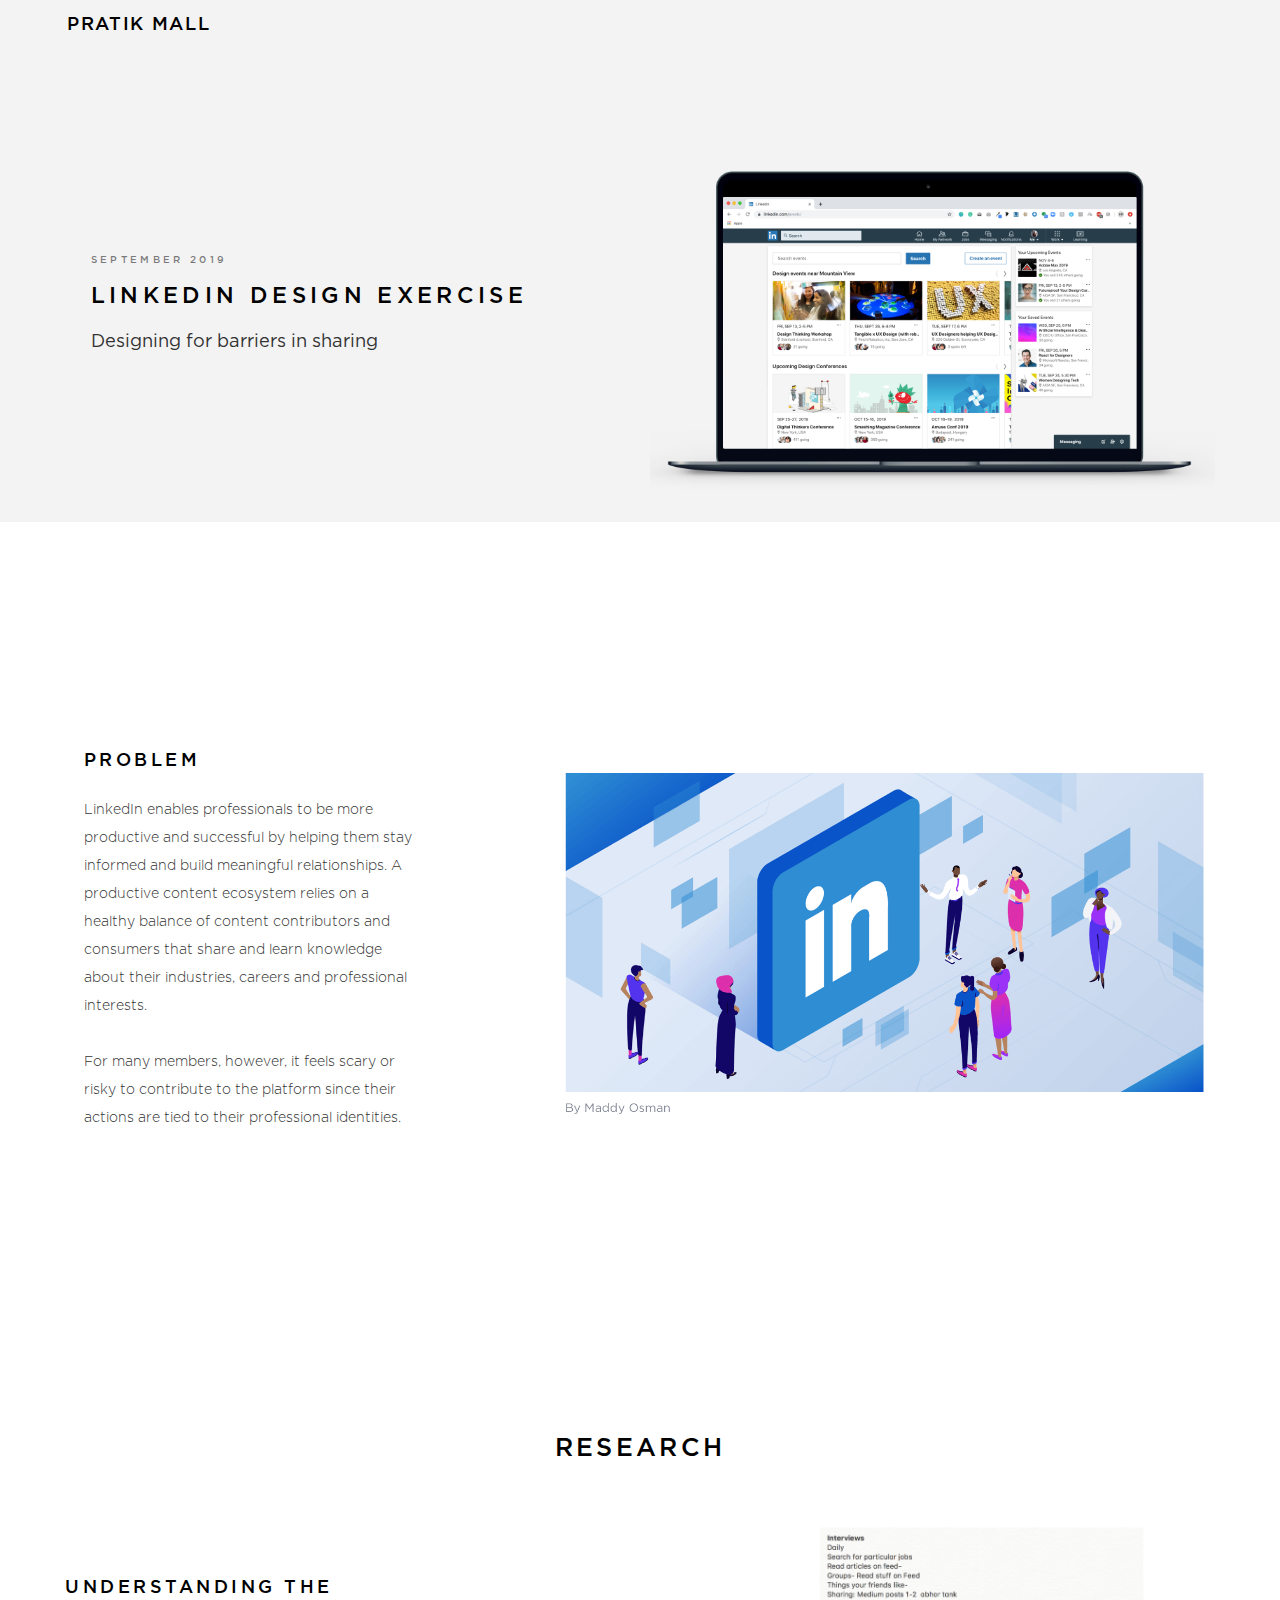
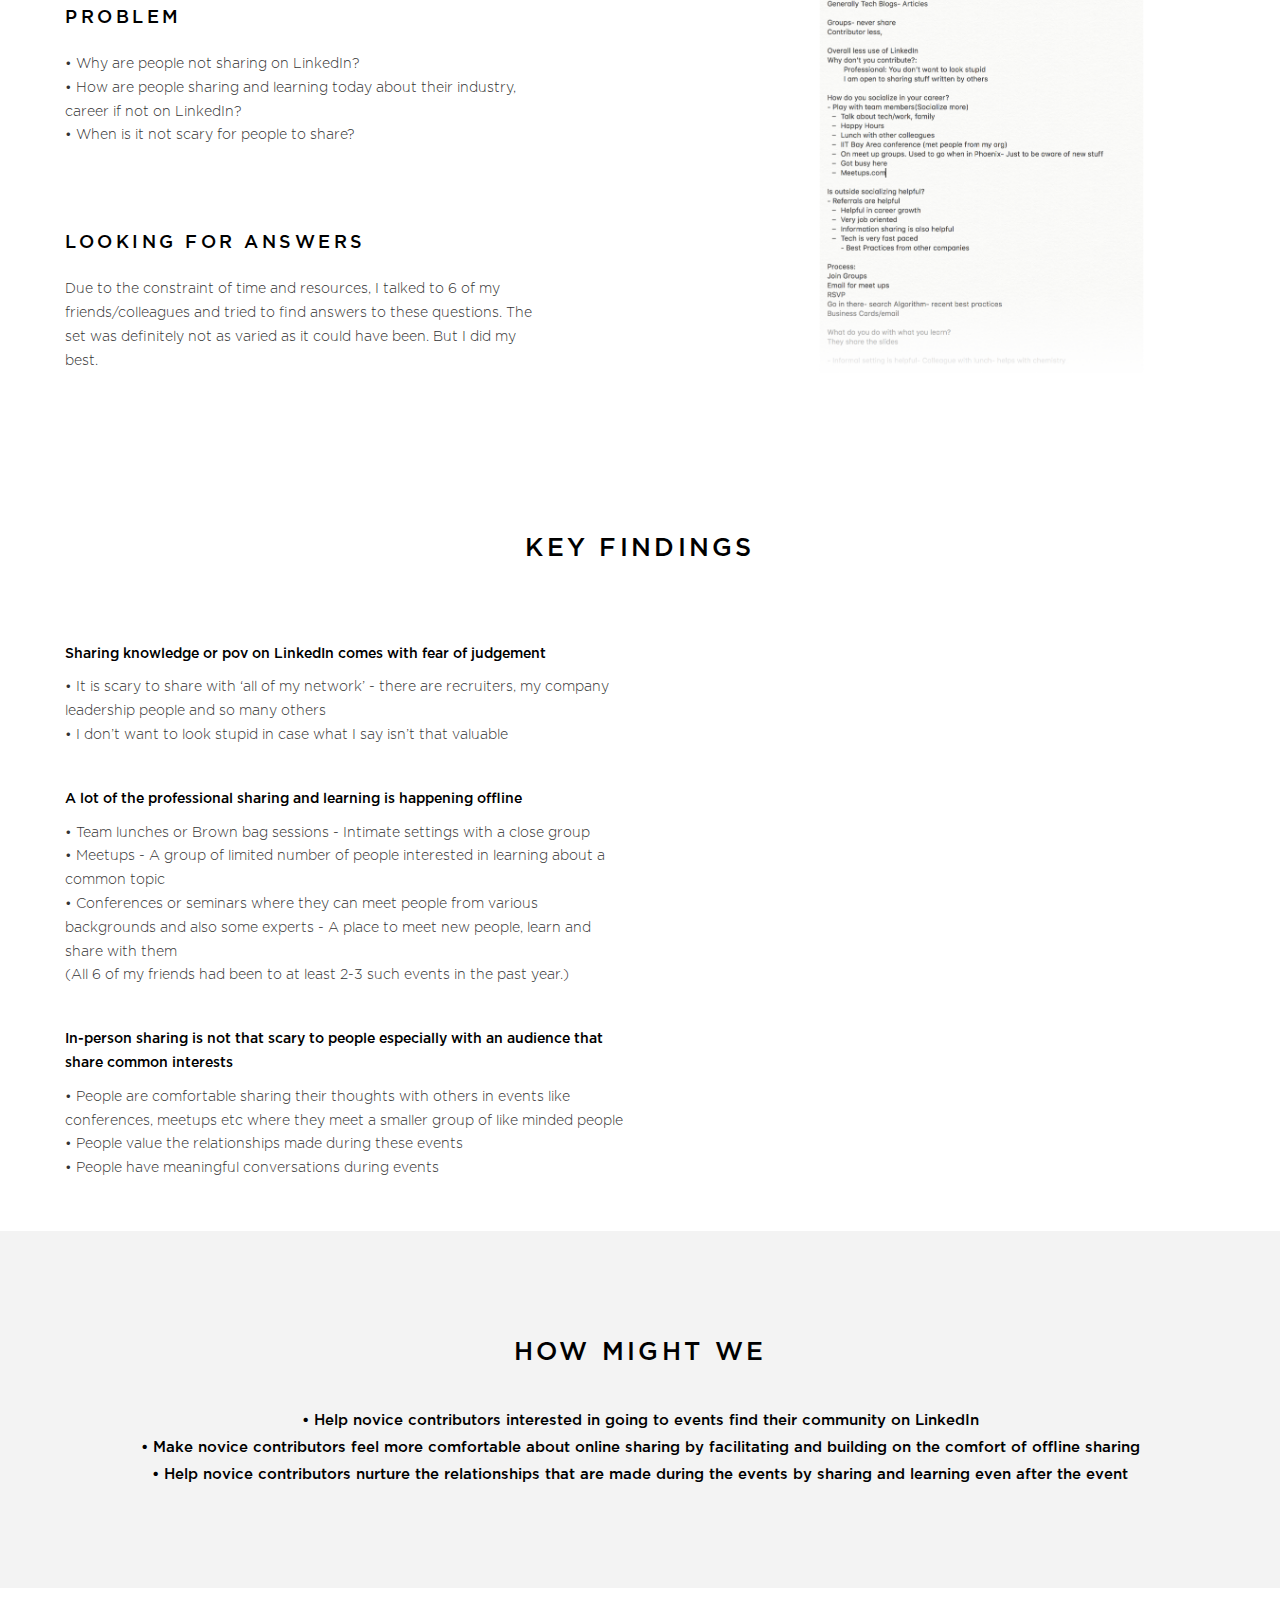
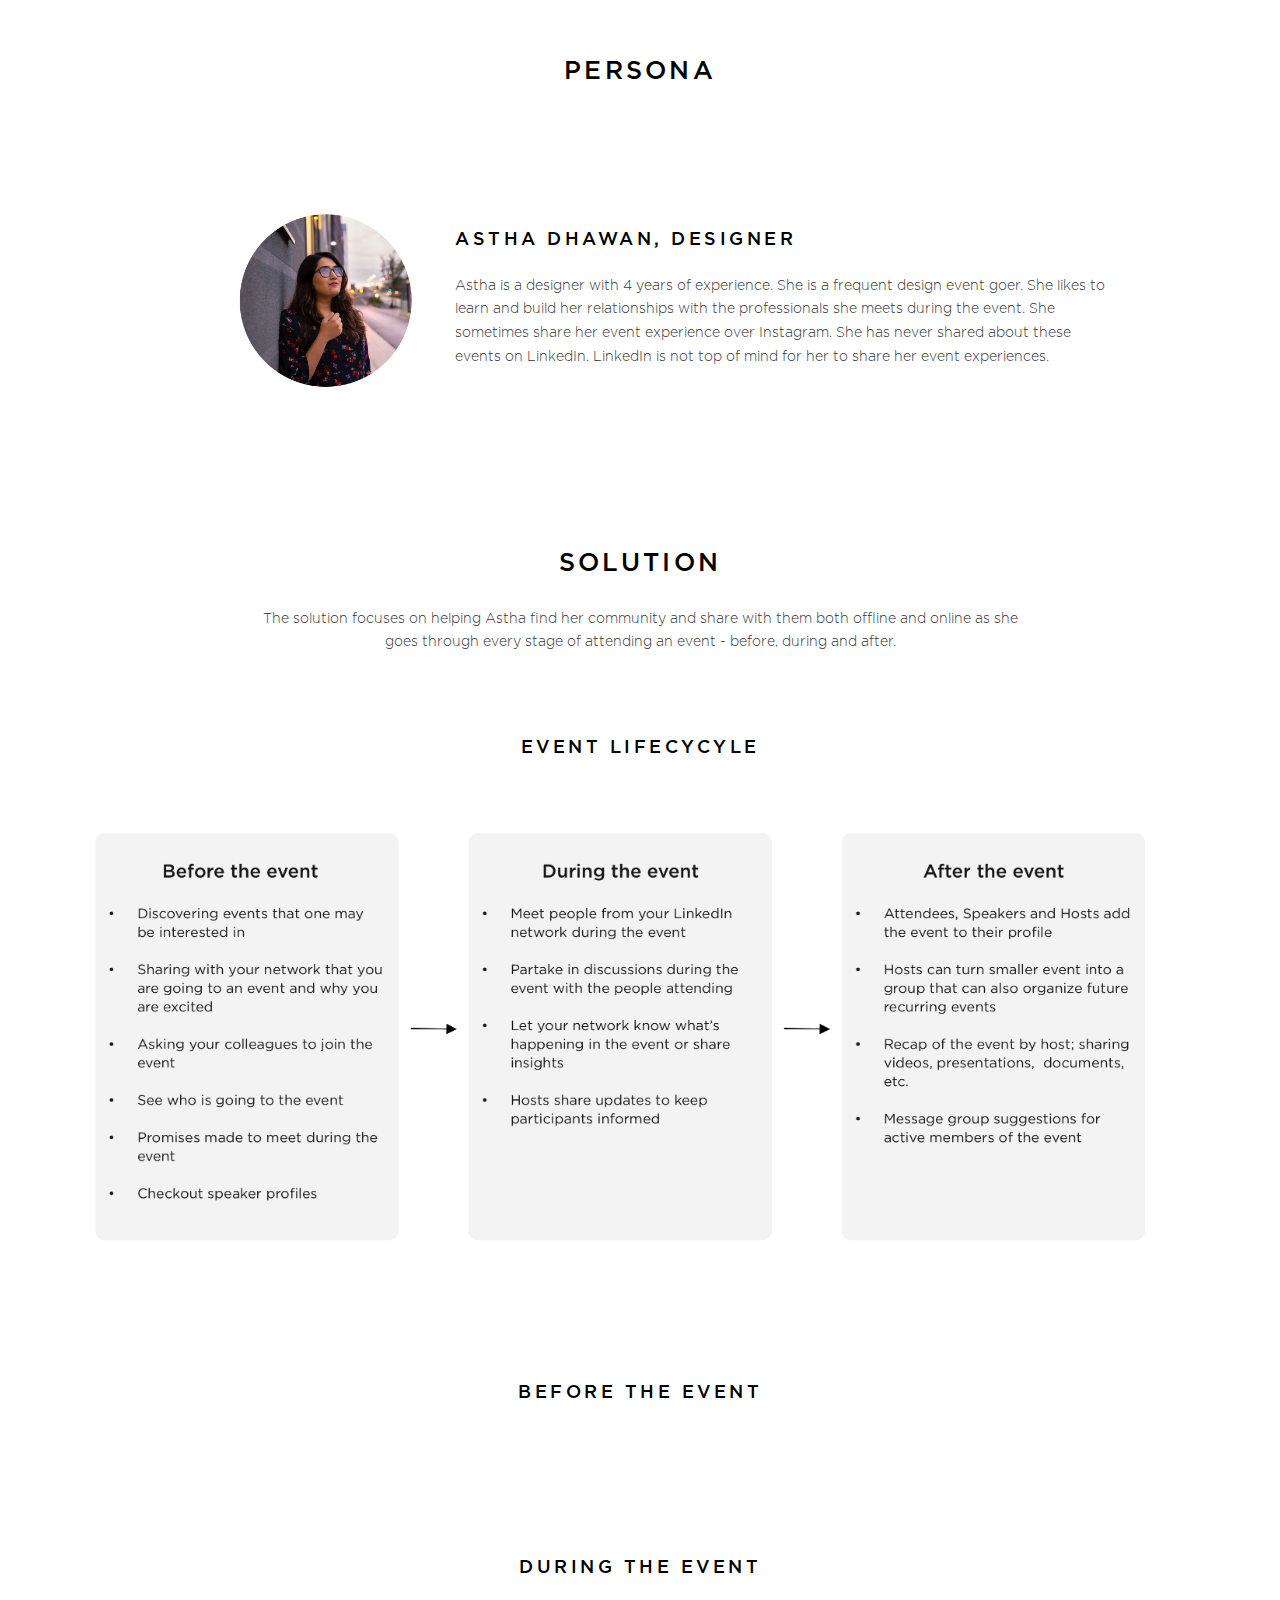
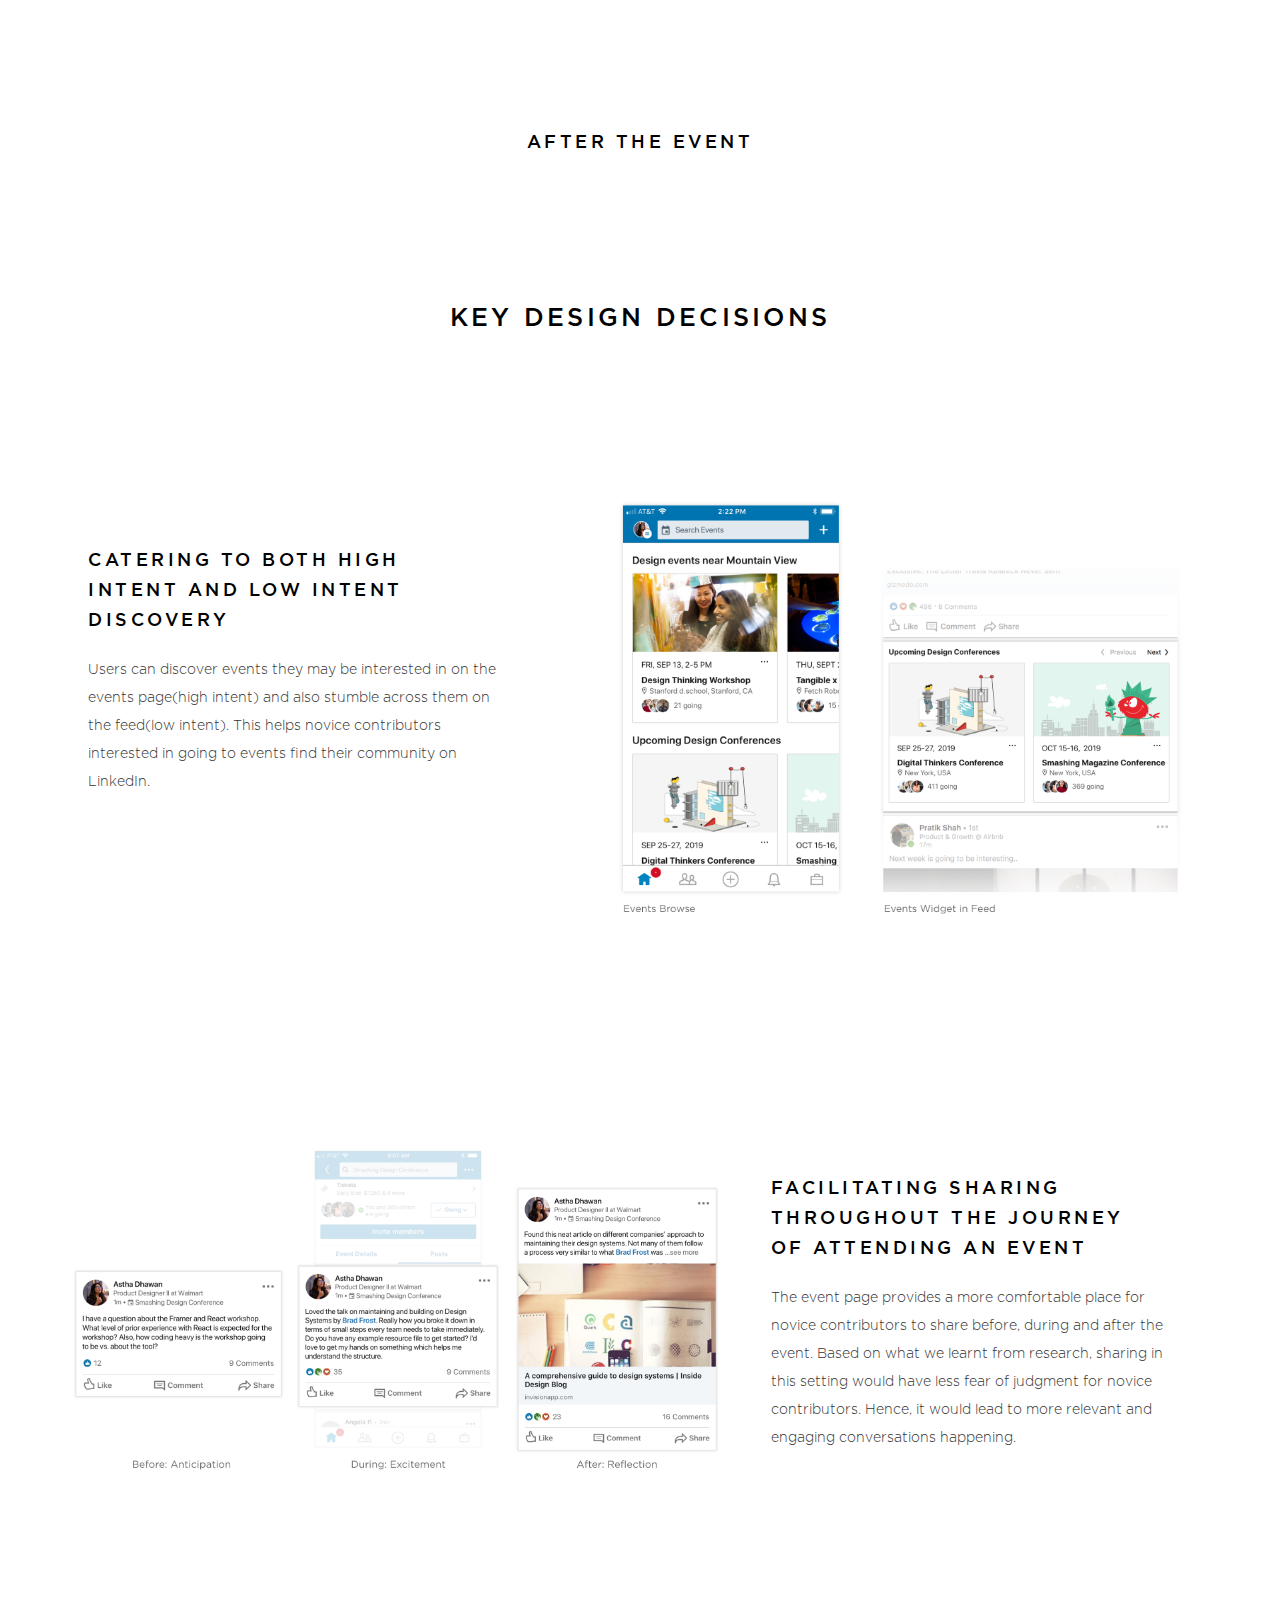
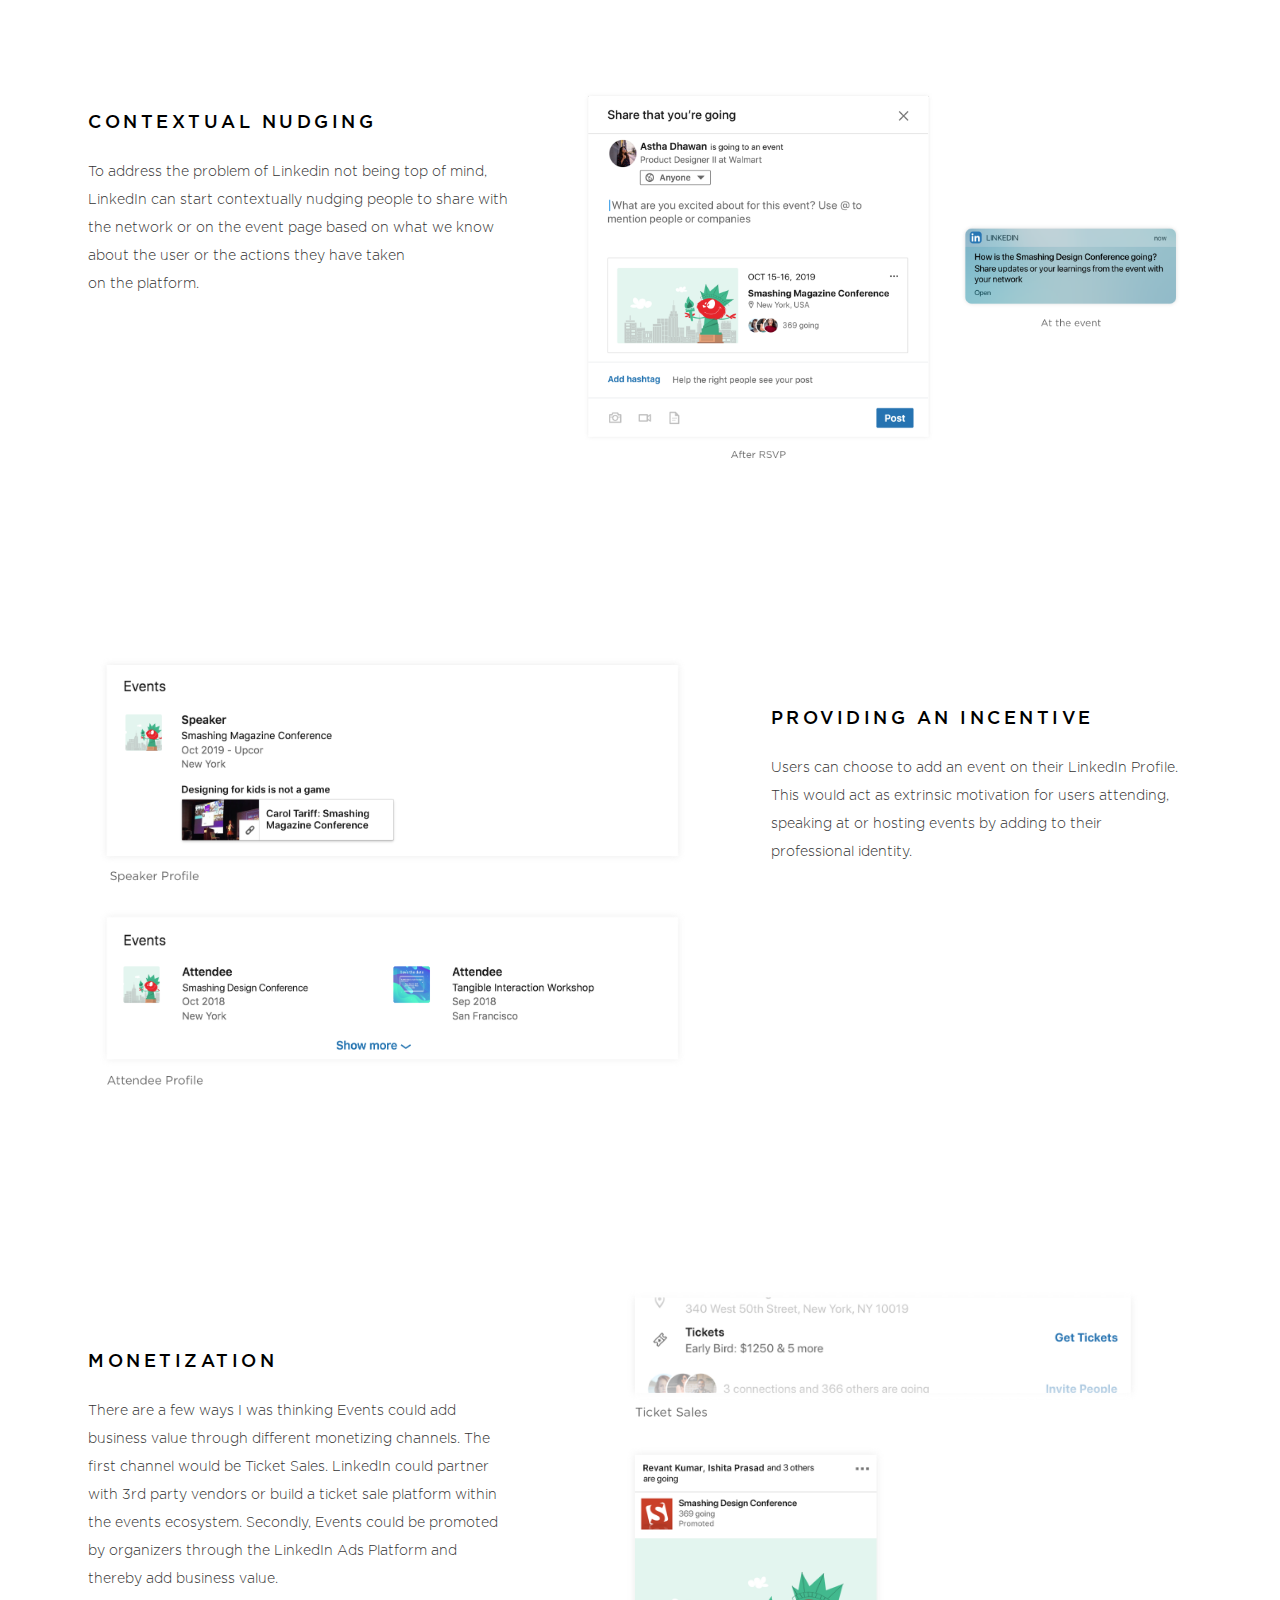
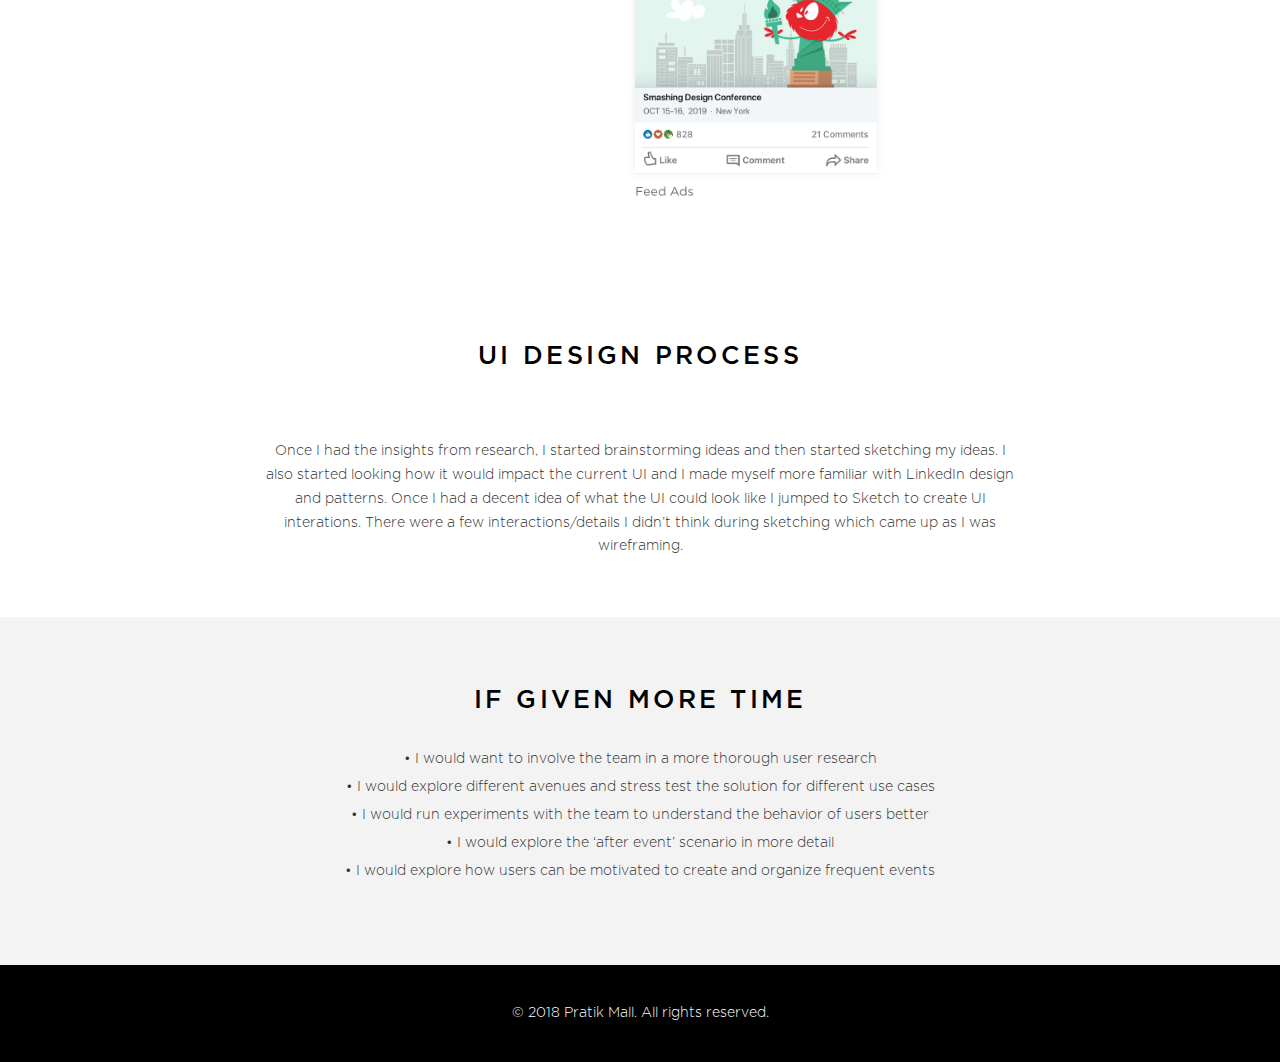
==== commit 9830e616: "LDE changes" ====
--- a/lde.html
+++ b/lde.html
@@ -5,7 +5,7 @@
 <head>
 	<meta charset="utf-8">
 	<title>Pratik Mall &mdash; Product Designer</title>
-	<meta content="A showcase of Pratik Mall's work as a Product Designer" name="description">
+	<meta content="LinkedIn Design Challenge" name="description">
 	<meta content="Pratik Mall" name="author">
 	<meta content="width=device-width, initial-scale=1, maximum-scale=1" name="viewport">
 	<meta property='og:title' content="Pratik Mall- Product Designer" />
@@ -109,7 +109,7 @@
 					<p>• Why are people not sharing on LinkedIn?<br> • How are people sharing and learning today about their industry, career if not on LinkedIn? <br> • When is it not scary for people to share? <br>
 					</p>
 					<h4>Looking for answers</h4>
-					<p>• Due to the constraint of time and resources, I talked to 6 of my friends/colleagues and tried to find answers to these questions. The set was definitely not as varied as it could have been. But I did my best.
+					<p>Due to the constraint of time and resources, I talked to 6 of my friends/colleagues and tried to find answers to these questions. The set was definitely not as varied as it could have been. But I did my best.
 						<p><br><br><br>
 				</div>
 				<div class="col-md-offset-2 col-md-5 col-xs-12 col-sm-6">
@@ -216,6 +216,97 @@
 
 	</section>
 
+	<section id="projectbg">
+	  <div class="section-head">
+	    <h1>KEY DESIGN DECISIONS</h1>
+	  </div>
+		<div class="container">
+			<div class="row">
+				<div class="about projsec1">
+					<div class=" col-md-5 col-xs-12 col-sm-12">
+						<div class="workcontent">
+							<h1>Catering to both high intent and low intent discovery</h1>
+							<h4>Users can discover events they may be interested in on the events page(high intent) and also stumble across them on the feed(low intent). This helps novice contributors interested in going to events find their community on LinkedIn.
+		</h4>
+						</div>
+					</div>
+					<div class="col-md-7 col-xs-12 col-sm-12"><img alt="" class="img-responsive projimg" src="imgs/lde/1.png">
+					</div>
+
+				</div>
+			</div>
+		</div>
+
+
+	  <div class="container">
+	    <div class="row">
+	      <div class="about projsec1">
+	        <div class="col-md-7 col-xs-12 col-sm-12"><img alt="" class="img-responsive projimg" src="imgs/lde/2.png">
+	        </div>
+	        <div class=" col-md-5 col-xs-12 col-sm-12">
+	          <div class="workcontent">
+	            <h1>Facilitating sharing throughout the journey of attending an event</h1>
+	            <h4>The event page provides a more comfortable place for novice contributors to share before, during and after the event. Based on what we learnt from research, sharing in this setting would have less fear of judgment for novice contributors. Hence, it would lead to more relevant and engaging conversations happening.
+	</h4>
+	          </div>
+	        </div>
+	      </div>
+	    </div>
+	  </div>
+
+	  <div class="container">
+	    <div class="row">
+	      <div class="about projsec1">
+	        <div class=" col-md-5 col-xs-12 col-sm-12">
+	          <div class="workcontent">
+	            <h1>Contextual Nudging</h1>
+	            <h4>To address the problem of Linkedin not being top of mind, LinkedIn can start contextually nudging people to share with the network or on the event page based on what we know about the user or the actions they have taken <br>on the platform.
+	  </h4>
+	          </div>
+	        </div>
+	        <div class="col-md-7 col-xs-12 col-sm-12"><img alt="" class="img-responsive projimg" src="imgs/lde/3.png">
+	        </div>
+
+	      </div>
+	    </div>
+	  </div>
+
+
+
+	  <div class="container">
+	    <div class="row">
+	      <div class="about projsec1">
+	        <div class="col-md-7 col-xs-12 col-sm-12"><img alt="" class="img-responsive projimg" src="imgs/lde/4.png">
+	        </div>
+	        <div class=" col-md-5 col-xs-12 col-sm-12">
+	          <div class="workcontent">
+	            <h1>Providing an incentive</h1>
+	            <h4>Users can choose to add an event on their LinkedIn Profile. This would act as extrinsic motivation for users attending, speaking at or hosting events by adding to their <br>professional identity.
+	  </h4>
+	          </div>
+	        </div>
+	      </div>
+	    </div>
+	  </div>
+
+
+	  <div class="container">
+	    <div class="row">
+	      <div class="about projsec1">
+	        <div class=" col-md-5 col-xs-12 col-sm-12">
+	          <div class="workcontent">
+	            <h1>Monetization</h1>
+	            <h4>There are a few ways I was thinking Events could add business value through different monetizing channels. The first channel would be Ticket Sales. LinkedIn could partner with 3rd party vendors or build a ticket sale platform within the events ecosystem. Secondly, Events could be promoted by organizers through the LinkedIn Ads Platform and thereby add business value.</h4>
+	          </div>
+	        </div>
+	        <div class="col-md-7 col-xs-12 col-sm-12"><img alt="" class="img-responsive projimg" src="imgs/lde/5.png">
+	        </div>
+
+	      </div>
+	    </div>
+	  </div>
+
+	</section>
 
 
 
